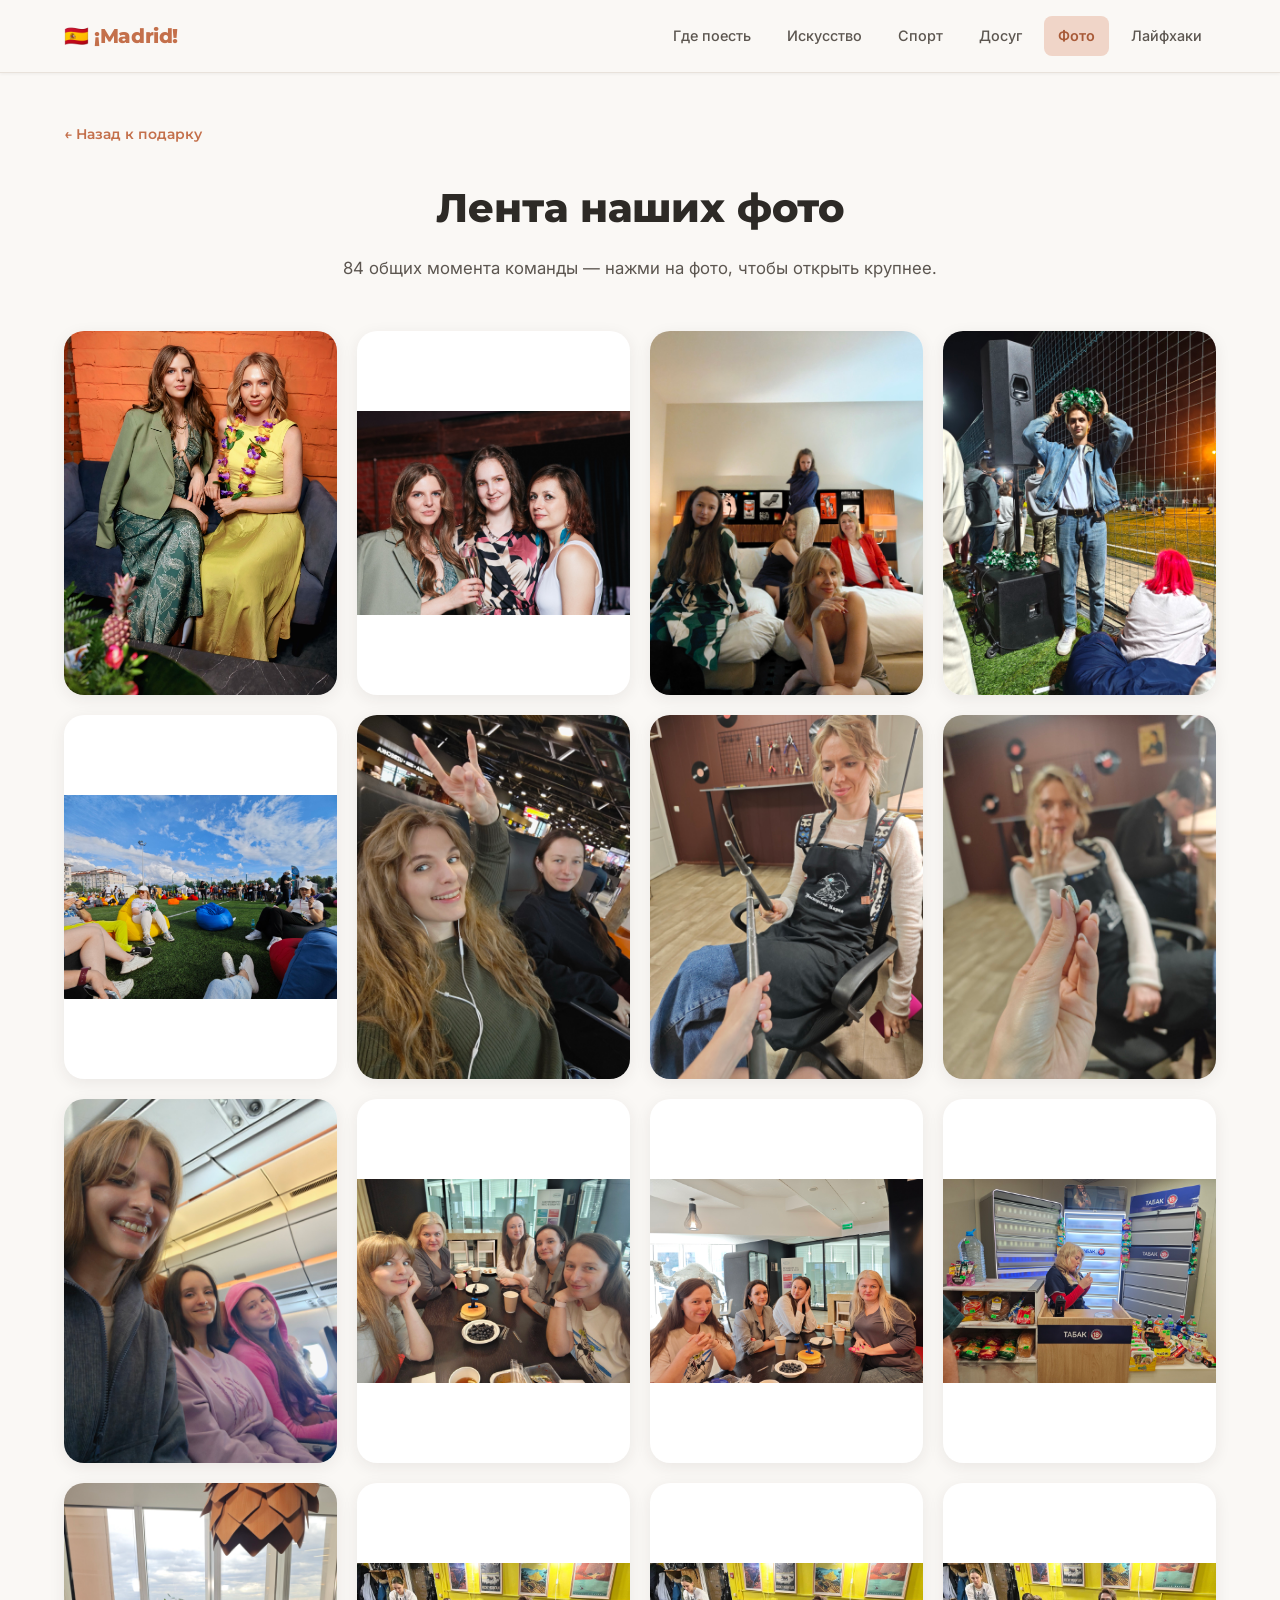
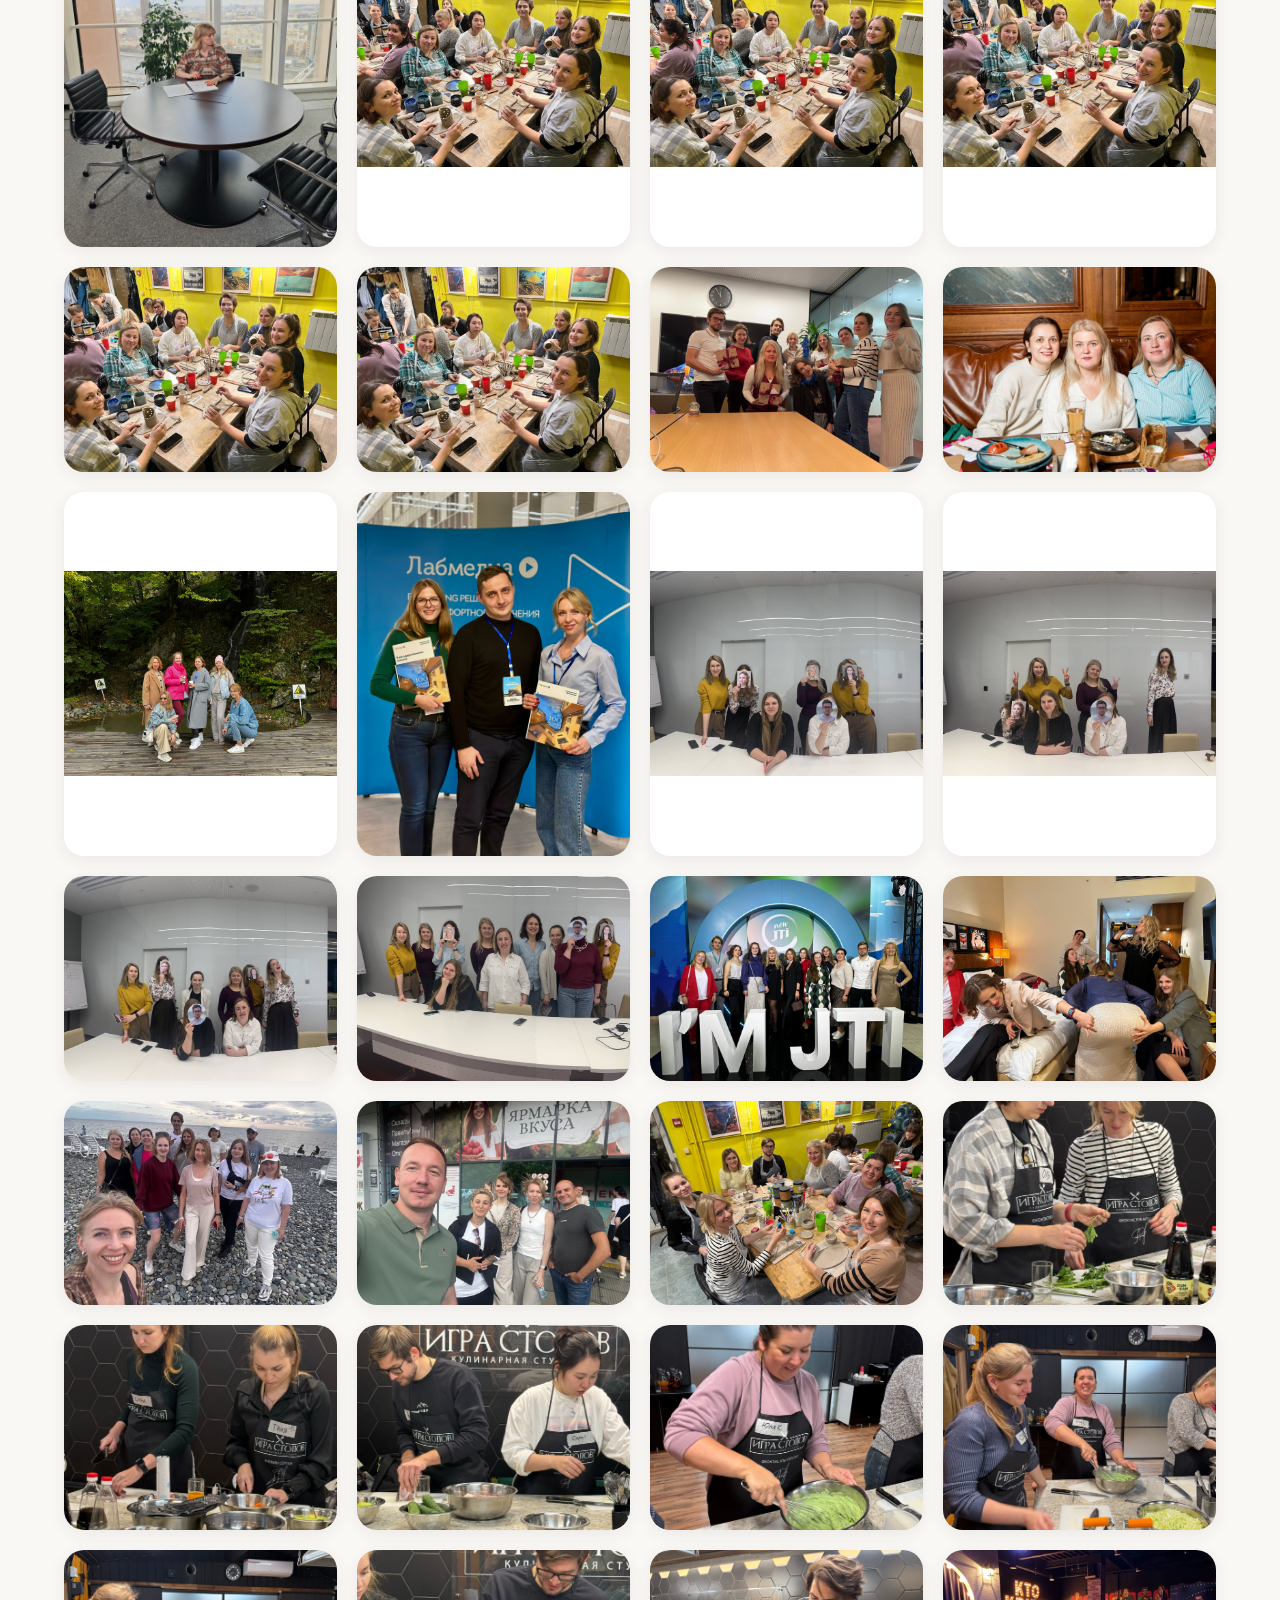
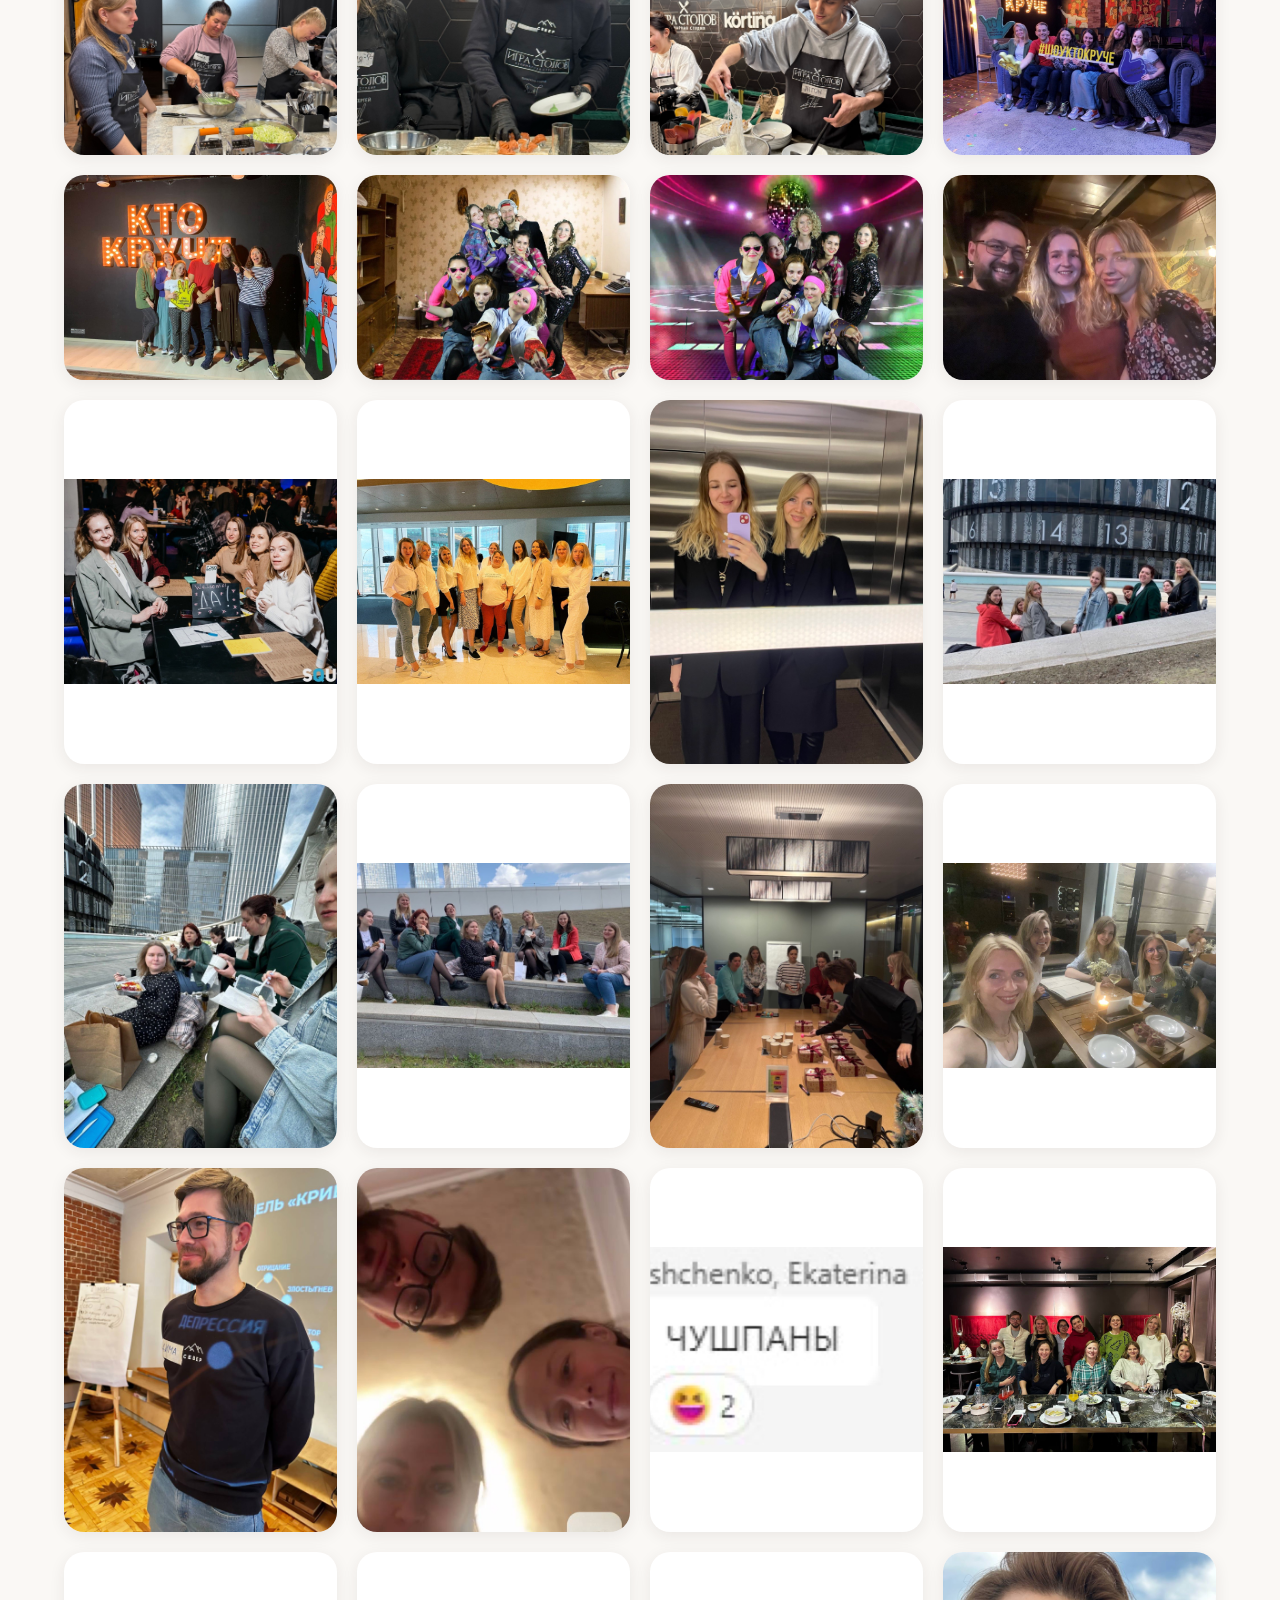
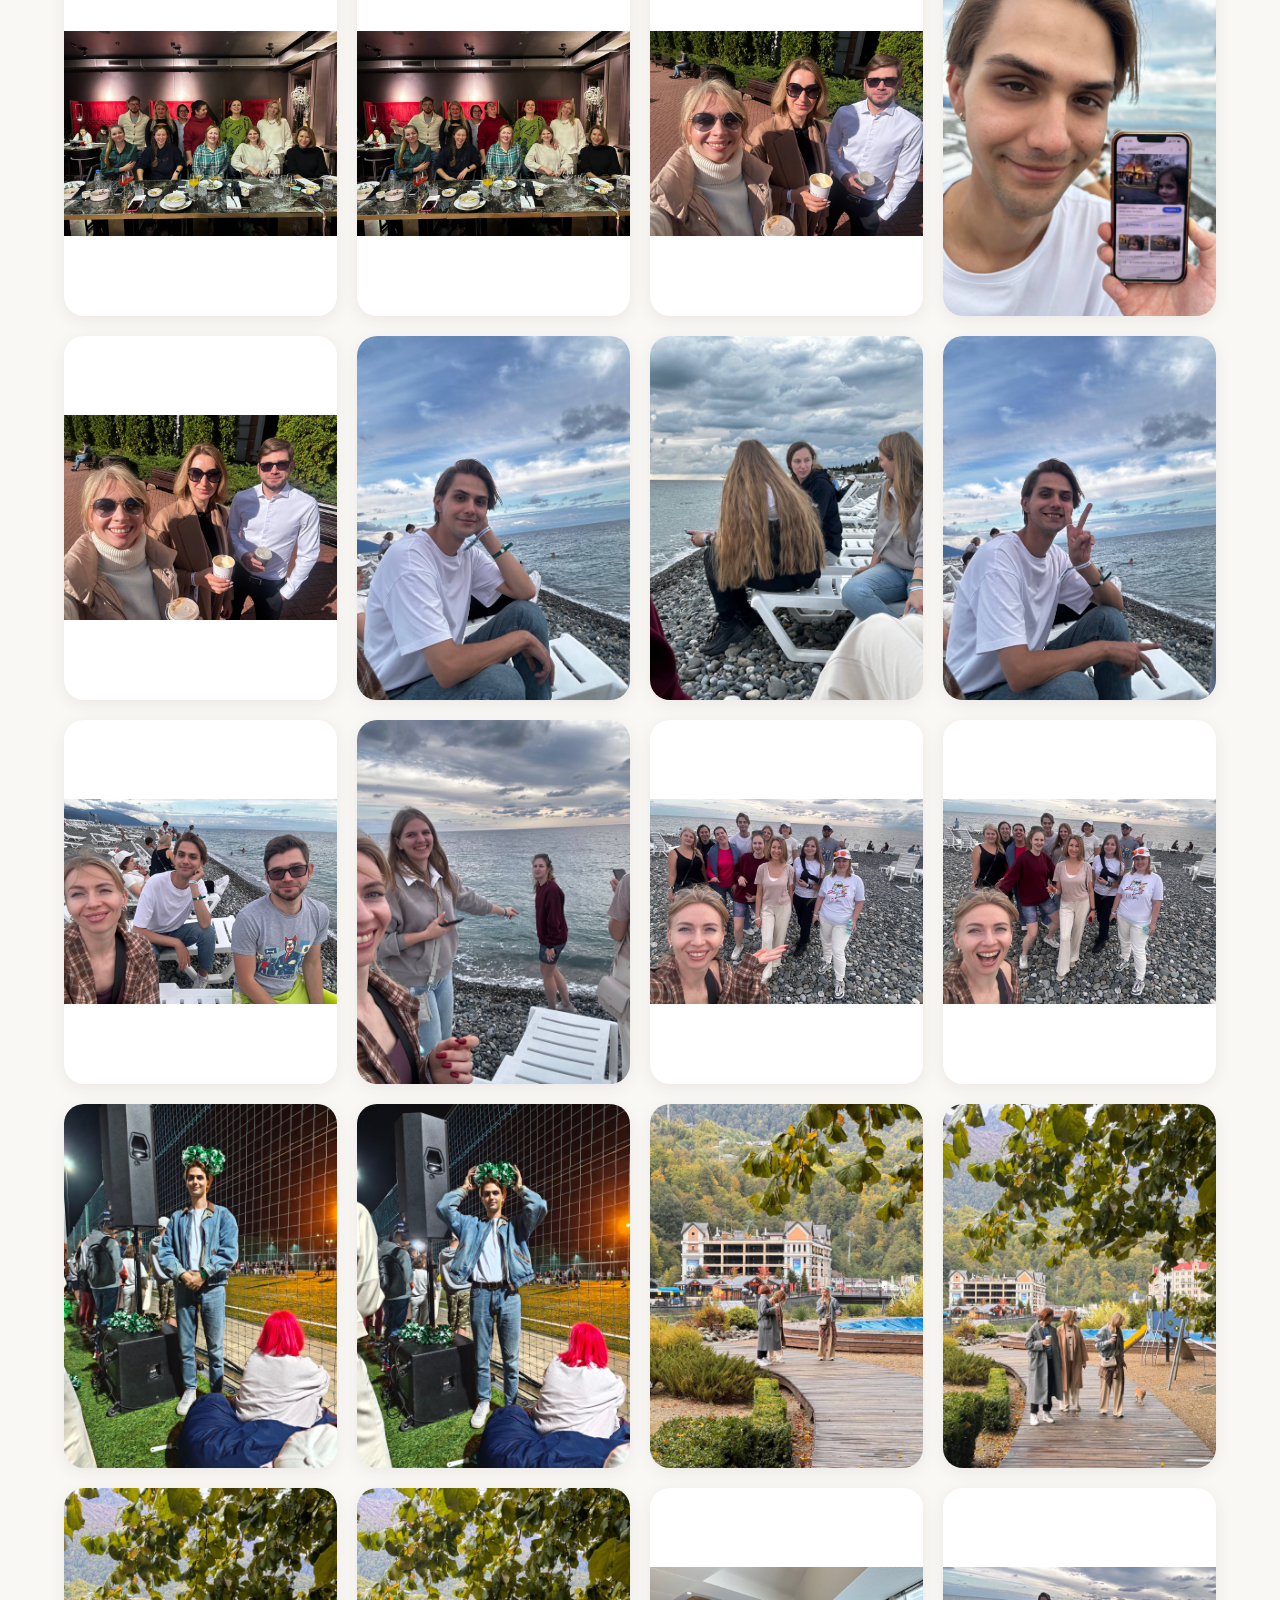
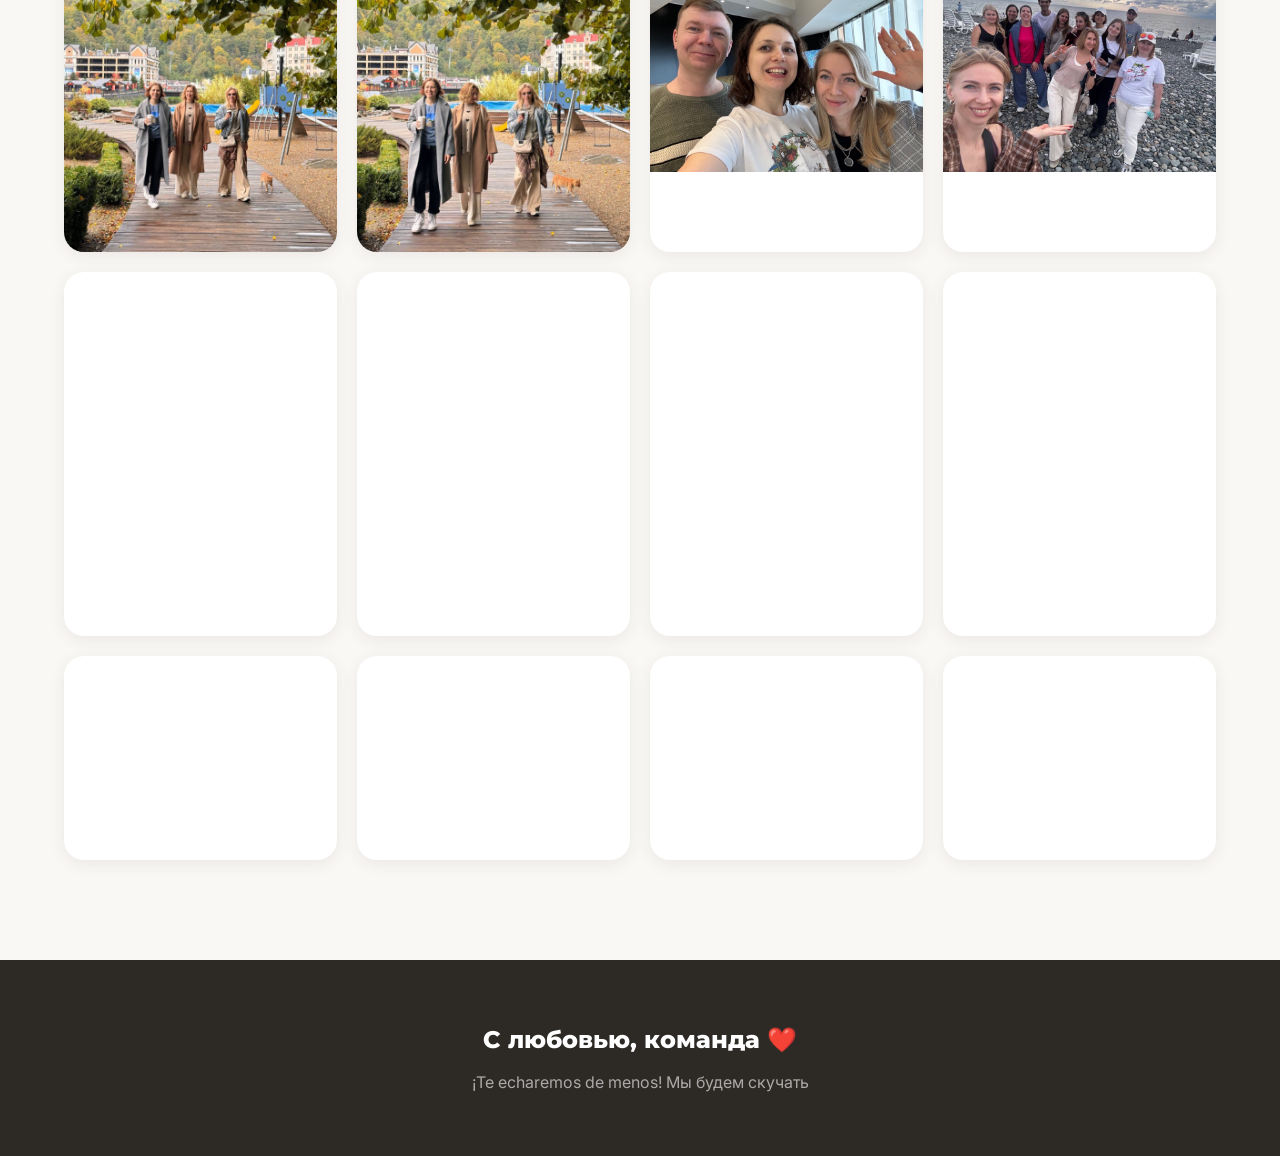
==== team-feed.html @ 82793032 "Добавить 84 фото команды в ленту" ====
<!DOCTYPE html>
<html lang="ru">
<head>
  <meta charset="UTF-8" />
  <meta name="viewport" content="width=device-width, initial-scale=1.0" />
  <title>Лента наших фото — ¡Buen viaje в Мадрид!</title>
  <link rel="preconnect" href="https://fonts.googleapis.com" />
  <link rel="preconnect" href="https://fonts.gstatic.com" crossorigin />
  <link href="https://fonts.googleapis.com/css2?family=Montserrat:wght@400;500;600;700;800&family=Inter:wght@300;400;500;600&display=swap" rel="stylesheet" />
  <link rel="stylesheet" href="style.css" />
</head>
<body>

  <header class="header" id="header">
    <div class="header__inner">
      <a href="index.html" class="header__logo">🇪🇸 ¡Madrid!</a>
      <button class="burger" id="burger" type="button" aria-label="Открыть меню" aria-expanded="false" aria-controls="nav">
        <span class="burger__line"></span>
        <span class="burger__line"></span>
        <span class="burger__line"></span>
      </button>
      <nav class="nav" id="nav" aria-label="Основная навигация">
        <div class="nav__head">
          <span class="nav__title">Меню</span>
          <button class="nav__close" id="navClose" type="button" aria-label="Закрыть меню">
            <span aria-hidden="true">&times;</span>
          </button>
        </div>
        <div class="nav__links">
          <a href="index.html#food" class="nav__link">Где поесть</a>
          <a href="index.html#art" class="nav__link">Искусство</a>
          <a href="index.html#sport" class="nav__link">Спорт</a>
          <a href="index.html#leisure" class="nav__link">Досуг</a>
          <a href="index.html#photos" class="nav__link nav__link--active">Фото</a>
          <a href="index.html#tips" class="nav__link">Лайфхаки</a>
        </div>
      </nav>
    </div>
    <div class="nav-overlay" id="navOverlay" aria-hidden="true"></div>
  </header>

  <main class="feed-page">
    <div class="container">
      <a href="index.html#photos" class="feed-page__back">← Назад к подарку</a>

      <div class="feed-page__header">
        <h1 class="feed-page__title">Лента наших фото</h1>
        <p class="feed-page__desc">
          84 общих момента команды — нажми на фото, чтобы открыть крупнее.
        </p>
      </div>

      <div class="feed-grid" id="feedGrid">
        <p class="feed-empty" id="feedEmpty">
          Скоро здесь появятся новые фото — команда уже готовит сюрприз!
        </p>
      </div>
    </div>
  </main>

  <div class="feed-lightbox" id="feedLightbox" aria-hidden="true">
    <button class="feed-lightbox__close" id="feedLightboxClose" type="button" aria-label="Закрыть">&times;</button>
    <img class="feed-lightbox__img" id="feedLightboxImg" src="" alt="" />
  </div>

  <footer class="footer">
    <div class="container">
      <p class="footer__text">С любовью, команда ❤️</p>
      <p class="footer__sub">¡Te echaremos de menos! Мы будем скучать</p>
    </div>
  </footer>

  <script src="script.js"></script>
  <script src="team-feed.js"></script>
</body>
</html>
---- style.css ----
/* ========================================
   CSS-ПЕРЕМЕННЫЕ — цветовая палитра
   ======================================== */
:root {
  --color-bg: #faf8f5;
  --color-surface: #ffffff;
  --color-surface-alt: #f5f0eb;

  --color-terracotta: #c4704b;
  --color-terracotta-dark: #a85a38;
  --color-terracotta-light: #f0d5c8;
  --color-olive: #7a8c5e;
  --color-olive-dark: #5f6e48;
  --color-olive-light: #dce5cf;
  --color-sand: #d4b896;
  --color-sand-light: #f0e6d8;

  --color-text: #2d2a26;
  --color-text-secondary: #5c5650;
  --color-text-muted: #8a837b;

  --color-border: #e8e2db;
  --shadow-sm: 0 1px 3px rgba(45, 42, 38, 0.06);
  --shadow-md: 0 4px 16px rgba(45, 42, 38, 0.08);
  --shadow-lg: 0 8px 32px rgba(45, 42, 38, 0.1);
  --shadow-hover: 0 16px 48px rgba(45, 42, 38, 0.14);

  --radius-sm: 8px;
  --radius-md: 14px;
  --radius-lg: 20px;
  --radius-xl: 28px;

  --font-heading: 'Montserrat', sans-serif;
  --font-body: 'Inter', sans-serif;

  --section-padding: 100px;
  --container-max: 1200px;
  --header-height: 72px;
}

/* ========================================
   СБРОС И БАЗОВЫЕ СТИЛИ
   ======================================== */
*, *::before, *::after {
  margin: 0;
  padding: 0;
  box-sizing: border-box;
}

html {
  scroll-behavior: smooth;
  scroll-padding-top: var(--header-height);
}

body {
  font-family: var(--font-body);
  font-size: 16px;
  line-height: 1.7;
  color: var(--color-text);
  background: var(--color-bg);
  -webkit-font-smoothing: antialiased;
}

body.menu-open {
  overflow: hidden;
}

body.menu-open .header {
  z-index: 1102;
}

img {
  display: block;
  max-width: 100%;
  height: auto;
}

a {
  text-decoration: none;
  color: inherit;
  transition: color 0.3s ease, background 0.3s ease, transform 0.3s ease, box-shadow 0.3s ease;
}

ul {
  list-style: none;
}

button {
  font-family: inherit;
}

/* ========================================
   ИКОНКИ (Flaticon SVG inline)
   ======================================== */
.icon {
  display: inline-flex;
  align-items: center;
  justify-content: center;
  flex-shrink: 0;
  width: 1.35em;
  height: 1.35em;
  color: var(--color-terracotta);
}

.icon svg {
  width: 100%;
  height: 100%;
  fill: currentColor;
}

.icon--sm {
  width: 16px;
  height: 16px;
}

.icon--md {
  width: 24px;
  height: 24px;
}

.icon--lg {
  width: 28px;
  height: 28px;
}

/* ========================================
   КОНТЕЙНЕР
   ======================================== */
.container {
  max-width: var(--container-max);
  margin: 0 auto;
  padding: 0 24px;
}

/* ========================================
   ШАПКА
   ======================================== */
.header {
  position: fixed;
  top: 0;
  left: 0;
  right: 0;
  z-index: 1000;
  background: rgba(250, 248, 245, 0.97);
  backdrop-filter: blur(16px);
  -webkit-backdrop-filter: blur(16px);
  border-bottom: 1px solid var(--color-border);
  box-shadow: var(--shadow-sm);
  transition: box-shadow 0.3s ease;
}

.header--scrolled {
  box-shadow: var(--shadow-md);
}

.header__inner {
  max-width: var(--container-max);
  margin: 0 auto;
  padding: 0 24px;
  display: flex;
  align-items: center;
  justify-content: space-between;
  gap: 16px;
  height: var(--header-height);
}

.header__logo {
  font-family: var(--font-heading);
  font-size: 1.25rem;
  font-weight: 800;
  color: var(--color-terracotta);
  letter-spacing: -0.02em;
  flex-shrink: 0;
}

.nav {
  display: flex;
  align-items: center;
  margin-left: auto;
}

.nav__head {
  display: none;
}

.nav__links {
  display: flex;
  align-items: center;
  gap: 8px;
}

.nav__close {
  display: flex;
  align-items: center;
  justify-content: center;
  width: 44px;
  height: 44px;
  border: none;
  border-radius: 50%;
  background: var(--color-terracotta-light);
  color: var(--color-terracotta-dark);
  font-size: 1.75rem;
  line-height: 1;
  cursor: pointer;
  transition: background 0.3s ease, color 0.3s ease;
}

.nav__close:hover {
  background: var(--color-terracotta);
  color: var(--color-surface);
}

.nav-overlay {
  display: none;
}

.nav__link {
  font-size: 0.9rem;
  font-weight: 500;
  color: var(--color-text-secondary);
  padding: 8px 14px;
  border-radius: var(--radius-sm);
  transition: all 0.3s ease;
}

.nav__link:hover {
  color: var(--color-terracotta-dark);
  background: var(--color-terracotta-light);
}

.nav__link--active {
  color: var(--color-terracotta-dark);
  background: var(--color-terracotta-light);
  font-weight: 600;
}

.burger {
  display: none;
  flex-direction: column;
  justify-content: center;
  align-items: center;
  gap: 5px;
  width: 46px;
  height: 46px;
  background: var(--color-terracotta);
  border: none;
  border-radius: var(--radius-sm);
  cursor: pointer;
  padding: 10px;
  flex-shrink: 0;
  box-shadow: 0 2px 12px rgba(196, 112, 75, 0.35);
}

.burger__line {
  display: block;
  width: 22px;
  height: 2px;
  background: var(--color-surface);
  border-radius: 2px;
  transition: transform 0.3s ease, opacity 0.3s ease;
}

.burger--active .burger__line:nth-child(1) {
  transform: rotate(45deg) translate(5px, 5px);
}

.burger--active .burger__line:nth-child(2) {
  opacity: 0;
}

.burger--active .burger__line:nth-child(3) {
  transform: rotate(-45deg) translate(5px, -5px);
}

/* ========================================
   HERO
   ======================================== */
.hero {
  position: relative;
  min-height: 100vh;
  display: flex;
  align-items: center;
  justify-content: center;
  text-align: center;
  padding: calc(var(--header-height) + 48px) 24px 80px;
  overflow: hidden;
  background: var(--color-bg);
}

.hero__bg {
  position: absolute;
  inset: 0;
  background:
    linear-gradient(180deg, rgba(250, 248, 245, 0.92) 0%, rgba(250, 248, 245, 0.78) 45%, rgba(245, 240, 235, 0.95) 100%),
    url('images/hero/madrid-skyline.jpg') center / cover no-repeat;
  pointer-events: none;
}

.hero__content {
  position: relative;
  z-index: 2;
  max-width: 720px;
}

.hero__greeting,
.hero__subtitle,
.hero__title,
.hero__quote,
.hero__cta {
  opacity: 0;
  animation: heroFadeIn 0.9s ease forwards;
}

.hero__greeting {
  animation-delay: 0.05s;
}

.hero__subtitle {
  animation-delay: 0.15s;
}

.hero__title {
  animation-delay: 0.35s;
}

.hero__greeting {
  font-family: var(--font-heading);
  font-size: clamp(1.5rem, 4vw, 2.25rem);
  font-weight: 700;
  color: var(--color-terracotta-dark);
  margin-bottom: 12px;
  letter-spacing: -0.02em;
}

.hero__quote {
  animation-delay: 0.55s;
}

.hero__cta {
  animation-delay: 0.75s;
}

@keyframes heroFadeIn {
  from {
    opacity: 0;
    transform: translateY(28px);
  }
  to {
    opacity: 1;
    transform: translateY(0);
  }
}

.hero__subtitle {
  font-family: var(--font-body);
  font-size: 0.95rem;
  font-weight: 600;
  color: var(--color-terracotta);
  text-transform: uppercase;
  letter-spacing: 0.18em;
  margin-bottom: 20px;
}

.hero__title {
  font-family: var(--font-heading);
  font-size: clamp(3rem, 8vw, 5.5rem);
  font-weight: 800;
  line-height: 1.05;
  color: var(--color-text);
  letter-spacing: -0.04em;
  margin-bottom: 32px;
  background: linear-gradient(135deg, var(--color-text) 0%, var(--color-terracotta-dark) 100%);
  -webkit-background-clip: text;
  background-clip: text;
  -webkit-text-fill-color: transparent;
}

.hero__quote {
  font-size: 1.15rem;
  line-height: 1.8;
  color: var(--color-text-secondary);
  max-width: 580px;
  margin: 0 auto 40px;
  font-style: italic;
}

.hero__cta {
  display: inline-block;
  font-family: var(--font-heading);
  font-size: 1rem;
  font-weight: 700;
  color: var(--color-surface);
  background: linear-gradient(135deg, var(--color-terracotta) 0%, var(--color-terracotta-dark) 100%);
  padding: 16px 40px;
  border-radius: 50px;
  box-shadow: 0 4px 24px rgba(196, 112, 75, 0.35);
}

.hero__cta:hover {
  transform: translateY(-3px);
  box-shadow: 0 10px 36px rgba(196, 112, 75, 0.45);
}

.hero__decor {
  position: absolute;
  border-radius: 50%;
  pointer-events: none;
  will-change: transform;
  transition: transform 0.1s linear;
}

.hero__decor--1 {
  width: 320px;
  height: 320px;
  top: 8%;
  left: -60px;
  background: radial-gradient(circle, rgba(196, 112, 75, 0.12) 0%, transparent 70%);
}

.hero__decor--2 {
  width: 420px;
  height: 420px;
  bottom: 4%;
  right: -80px;
  background: radial-gradient(circle, rgba(122, 140, 94, 0.12) 0%, transparent 70%);
}

.hero__decor--3 {
  width: 180px;
  height: 180px;
  top: 55%;
  left: 12%;
  background: radial-gradient(circle, rgba(212, 184, 150, 0.2) 0%, transparent 70%);
}

/* ========================================
   РАЗДЕЛИТЕЛИ СЕКЦИЙ
   ======================================== */
.section-divider {
  display: block;
  width: 100%;
  line-height: 0;
  color: var(--color-surface-alt);
  margin-top: -1px;
}

.section-divider--flip {
  transform: scaleY(-1);
}

.section-divider--bg {
  color: var(--color-bg);
}

.section-divider svg {
  display: block;
  width: 100%;
  height: 48px;
}

/* ========================================
   СЕКЦИИ
   ======================================== */
.section {
  padding: var(--section-padding) 0;
  opacity: 0;
  transform: translateY(32px);
  transition: opacity 0.8s ease, transform 0.8s ease;
}

.section.is-visible {
  opacity: 1;
  transform: translateY(0);
}

.section--alt {
  background: var(--color-surface-alt);
}

.section__header {
  text-align: center;
  max-width: 640px;
  margin: 0 auto 60px;
}

.section__badge {
  display: inline-flex;
  align-items: center;
  gap: 8px;
  font-size: 0.85rem;
  font-weight: 600;
  color: var(--color-terracotta);
  background: var(--color-terracotta-light);
  padding: 8px 18px;
  border-radius: 50px;
  margin-bottom: 16px;
}

.section__badge .icon {
  width: 20px;
  height: 20px;
}

.section__title {
  font-family: var(--font-heading);
  font-size: clamp(2rem, 4vw, 2.85rem);
  font-weight: 800;
  color: var(--color-text);
  letter-spacing: -0.03em;
  margin-bottom: 16px;
  position: relative;
  display: inline-block;
}

.section__header .section__title::after {
  content: '';
  display: block;
  width: 64px;
  height: 4px;
  margin: 14px auto 0;
  border-radius: 4px;
  background: linear-gradient(90deg, var(--color-terracotta), var(--color-olive));
}

.section__desc {
  font-size: 1.05rem;
  color: var(--color-text-secondary);
  line-height: 1.7;
}

/* ========================================
   СЕТКА КАРТОЧЕК
   ======================================== */
.cards-grid {
  display: grid;
  gap: 28px;
}

.cards-grid--3 {
  grid-template-columns: repeat(3, 1fr);
}

.cards-grid--2 {
  grid-template-columns: repeat(2, 1fr);
}

/* ========================================
   КАРТОЧКИ
   ======================================== */
.card {
  background: var(--color-surface);
  border-radius: var(--radius-lg);
  overflow: hidden;
  box-shadow: var(--shadow-sm);
  border: 1px solid var(--color-border);
  transition: transform 0.4s cubic-bezier(0.22, 1, 0.36, 1), box-shadow 0.4s ease, border-color 0.3s ease;
}

.card:hover {
  transform: translateY(-8px);
  box-shadow: var(--shadow-hover);
  border-color: var(--color-terracotta-light);
}

.card__img-wrap {
  position: relative;
  overflow: hidden;
  aspect-ratio: 4 / 3;
}

.card__img-wrap img {
  width: 100%;
  height: 100%;
  object-fit: cover;
  transition: transform 0.6s cubic-bezier(0.22, 1, 0.36, 1);
}

.card:hover .card__img-wrap img {
  transform: scale(1.08);
}

.card__img-label {
  position: absolute;
  bottom: 12px;
  right: 12px;
  display: inline-flex;
  align-items: center;
  gap: 6px;
  font-size: 0.75rem;
  font-weight: 500;
  color: var(--color-surface);
  background: rgba(45, 42, 38, 0.65);
  backdrop-filter: blur(8px);
  padding: 5px 12px;
  border-radius: 50px;
}

.card__img-label .icon {
  width: 14px;
  height: 14px;
  color: var(--color-surface);
}

.card__body {
  padding: 24px;
  display: flex;
  flex-direction: column;
  flex: 1;
}

.card__location {
  display: inline-flex;
  align-items: center;
  gap: 6px;
  font-size: 0.8rem;
  font-weight: 500;
  color: var(--color-olive);
  margin-bottom: 8px;
}

.card__location .icon {
  width: 16px;
  height: 16px;
  color: var(--color-olive);
}

.card__title {
  font-family: var(--font-heading);
  font-size: 1.25rem;
  font-weight: 800;
  color: var(--color-text);
  margin-bottom: 12px;
  letter-spacing: -0.02em;
}

.card__text {
  font-size: 0.95rem;
  color: var(--color-text-secondary);
  line-height: 1.7;
  margin-bottom: 20px;
  flex-grow: 1;
}

.card__link {
  display: inline-flex;
  align-items: center;
  justify-content: center;
  gap: 8px;
  align-self: flex-start;
  font-family: var(--font-heading);
  font-size: 0.9rem;
  font-weight: 700;
  color: var(--color-surface);
  background: linear-gradient(135deg, var(--color-olive) 0%, var(--color-olive-dark) 100%);
  padding: 12px 22px;
  border-radius: 50px;
  box-shadow: 0 4px 16px rgba(122, 140, 94, 0.3);
}

.card__link .icon {
  width: 16px;
  height: 16px;
  color: var(--color-surface);
}

.card__link:hover {
  transform: translateY(-2px);
  box-shadow: 0 8px 24px rgba(122, 140, 94, 0.4);
}

/* ========================================
   КНОПКИ
   ======================================== */
.btn {
  display: inline-flex;
  align-items: center;
  justify-content: center;
  gap: 6px;
  font-family: var(--font-heading);
  font-size: 0.9rem;
  font-weight: 700;
  padding: 13px 26px;
  border-radius: 50px;
  transition: all 0.3s ease;
  cursor: pointer;
  border: none;
}

.btn--primary {
  color: var(--color-surface);
  background: linear-gradient(135deg, var(--color-terracotta) 0%, var(--color-terracotta-dark) 100%);
  box-shadow: 0 4px 18px rgba(196, 112, 75, 0.35);
}

.btn--primary:hover {
  transform: translateY(-3px);
  box-shadow: 0 8px 28px rgba(196, 112, 75, 0.45);
}

.btn--outline {
  color: var(--color-surface);
  background: linear-gradient(135deg, var(--color-terracotta) 0%, var(--color-terracotta-dark) 100%);
  box-shadow: 0 4px 18px rgba(196, 112, 75, 0.3);
}

.btn--outline:hover {
  transform: translateY(-3px);
  box-shadow: 0 8px 28px rgba(196, 112, 75, 0.45);
}

.btn--small {
  font-size: 0.8rem;
  padding: 10px 20px;
  color: var(--color-terracotta-dark);
  background: var(--color-terracotta-light);
  box-shadow: none;
}

.btn--small:hover {
  background: var(--color-terracotta);
  color: var(--color-surface);
  transform: translateY(-2px);
}

/* ========================================
   СПОРТИВНЫЕ БЛОКИ
   ======================================== */
.sport-grid {
  display: flex;
  flex-direction: column;
  gap: 48px;
}

.sport-block {
  display: grid;
  grid-template-columns: minmax(0, 1fr) minmax(0, 1fr);
  gap: 0;
  align-items: stretch;
  background: var(--color-surface);
  border-radius: var(--radius-xl);
  overflow: hidden;
  box-shadow: var(--shadow-md);
  border: 1px solid var(--color-border);
  transition: transform 0.4s ease, box-shadow 0.4s ease;
}

.sport-block:hover {
  transform: translateY(-4px);
  box-shadow: var(--shadow-hover);
}

.sport-block--reverse .sport-block__img {
  order: 2;
}

.sport-block--reverse .sport-block__content {
  order: 1;
}

.sport-block__img {
  position: relative;
  overflow: hidden;
  min-height: 280px;
}

.sport-block__img img {
  width: 100%;
  height: 100%;
  min-height: 280px;
  object-fit: cover;
  transition: transform 0.6s ease;
}

.sport-block:hover .sport-block__img img {
  transform: scale(1.04);
}

.sport-block__content {
  padding: 36px;
  display: flex;
  flex-direction: column;
  justify-content: center;
  min-width: 0;
}

.sport-block__title {
  font-family: var(--font-heading);
  font-size: 1.5rem;
  font-weight: 800;
  color: var(--color-text);
  margin-bottom: 16px;
  letter-spacing: -0.02em;
}

.sport-block__text {
  font-size: 0.95rem;
  color: var(--color-text-secondary);
  margin-bottom: 16px;
}

.sport-block__list {
  list-style: none;
  margin-bottom: 16px;
}

.sport-block__list li {
  position: relative;
  padding-left: 20px;
  margin-bottom: 10px;
  font-size: 0.9rem;
  color: var(--color-text-secondary);
  line-height: 1.6;
}

.sport-block__list li::before {
  content: '•';
  position: absolute;
  left: 0;
  color: var(--color-olive);
  font-weight: 700;
  font-size: 1.2em;
}

.sport-block__note {
  display: flex;
  align-items: flex-start;
  gap: 8px;
  font-size: 0.85rem;
  color: var(--color-olive-dark);
  background: var(--color-olive-light);
  padding: 12px 16px;
  border-radius: var(--radius-sm);
  margin-top: 12px;
}

.sport-block__note .icon {
  width: 18px;
  height: 18px;
  margin-top: 2px;
  color: var(--color-olive-dark);
}

.sport-block__links {
  display: flex;
  gap: 10px;
  flex-wrap: wrap;
  margin-top: 8px;
}

/* ========================================
   ФОТО КОМАНДЫ
   ======================================== */
.team-collage {
  max-width: 920px;
  margin: 0 auto;
  padding: 12px;
  background: var(--color-surface);
  border-radius: var(--radius-xl);
  border: 1px solid var(--color-border);
  box-shadow: var(--shadow-lg);
  transition: transform 0.4s cubic-bezier(0.22, 1, 0.36, 1), box-shadow 0.4s ease;
}

.team-collage:hover {
  transform: translateY(-6px);
  box-shadow: var(--shadow-hover);
}

.team-collage__media {
  display: block;
  border-radius: calc(var(--radius-xl) - 8px);
  overflow: hidden;
  transition: opacity 0.3s ease;
}

.team-collage__media:hover {
  opacity: 0.94;
}

.team-collage img {
  width: 100%;
  height: auto;
  display: block;
  border-radius: calc(var(--radius-xl) - 8px);
}

.team-collage__caption {
  margin-top: 20px;
  text-align: center;
  font-family: var(--font-heading);
  font-size: 1.05rem;
  font-weight: 600;
  color: var(--color-terracotta-dark);
  font-style: italic;
  line-height: 1.6;
}

.team-collage__actions {
  display: flex;
  justify-content: center;
  margin-top: 24px;
}

/* ========================================
   ЛЕНТА ФОТО КОМАНДЫ
   ======================================== */
.feed-page {
  padding-top: calc(var(--header-height) + 48px);
  padding-bottom: var(--section-padding);
  min-height: 100vh;
}

.feed-page__back {
  display: inline-flex;
  align-items: center;
  gap: 8px;
  margin-bottom: 28px;
  font-family: var(--font-heading);
  font-size: 0.9rem;
  font-weight: 600;
  color: var(--color-terracotta);
}

.feed-page__back:hover {
  color: var(--color-terracotta-dark);
}

.feed-page__header {
  text-align: center;
  max-width: 640px;
  margin: 0 auto 48px;
}

.feed-page__title {
  font-family: var(--font-heading);
  font-size: clamp(1.75rem, 4vw, 2.5rem);
  font-weight: 800;
  color: var(--color-text);
  margin-bottom: 12px;
}

.feed-page__desc {
  color: var(--color-text-secondary);
  font-size: 1.05rem;
  line-height: 1.7;
}

.feed-grid {
  display: grid;
  grid-template-columns: repeat(auto-fill, minmax(260px, 1fr));
  gap: 20px;
}

.feed-grid__item {
  border: none;
  padding: 0;
  background: var(--color-surface);
  border-radius: var(--radius-lg);
  overflow: hidden;
  box-shadow: var(--shadow-md);
  cursor: pointer;
  transition: transform 0.35s cubic-bezier(0.22, 1, 0.36, 1), box-shadow 0.35s ease;
}

.feed-grid__item:hover {
  transform: translateY(-6px);
  box-shadow: var(--shadow-hover);
}

.feed-grid__item img {
  width: 100%;
  aspect-ratio: 4 / 3;
  object-fit: cover;
}

.feed-grid__item--tall img {
  aspect-ratio: 3 / 4;
}

.feed-empty {
  grid-column: 1 / -1;
  text-align: center;
  padding: 48px 24px;
  background: var(--color-surface);
  border: 1px dashed var(--color-border);
  border-radius: var(--radius-xl);
  color: var(--color-text-muted);
  font-style: italic;
}

.feed-lightbox {
  position: fixed;
  inset: 0;
  z-index: 2000;
  display: flex;
  align-items: center;
  justify-content: center;
  padding: 24px;
  background: rgba(45, 42, 38, 0.88);
  opacity: 0;
  visibility: hidden;
  transition: opacity 0.3s ease, visibility 0.3s ease;
}

.feed-lightbox--open {
  opacity: 1;
  visibility: visible;
}

.feed-lightbox__img {
  max-width: min(92vw, 1100px);
  max-height: 88vh;
  border-radius: var(--radius-md);
  box-shadow: var(--shadow-hover);
}

.feed-lightbox__close {
  position: absolute;
  top: 20px;
  right: 20px;
  width: 48px;
  height: 48px;
  border: none;
  border-radius: 50%;
  background: var(--color-surface);
  color: var(--color-text);
  font-size: 1.75rem;
  line-height: 1;
  cursor: pointer;
}

.photo-grid {
  columns: 4;
  column-gap: 16px;
}

.photo-grid__item {
  break-inside: avoid;
  margin-bottom: 16px;
  border-radius: var(--radius-md);
  overflow: hidden;
  box-shadow: var(--shadow-sm);
  transition: transform 0.4s cubic-bezier(0.22, 1, 0.36, 1), box-shadow 0.4s ease;
}

.photo-grid__item:hover {
  transform: scale(1.03) translateY(-4px);
  box-shadow: var(--shadow-lg);
}

.photo-grid__item img {
  width: 100%;
  display: block;
}

.photo-grid__item--tall img {
  aspect-ratio: 2 / 3;
  object-fit: cover;
}

.photo-grid__item:not(.photo-grid__item--tall) img {
  aspect-ratio: 4 / 3;
  object-fit: cover;
}

.photos__note {
  display: inline-flex;
  align-items: center;
  justify-content: center;
  gap: 8px;
  width: 100%;
  text-align: center;
  font-size: 1rem;
  color: var(--color-text-muted);
  margin-top: 32px;
  font-style: italic;
}

.photos__note .icon {
  width: 20px;
  height: 20px;
  color: var(--color-text-muted);
}

/* ========================================
   АККОРДЕОН
   ======================================== */
.accordion {
  max-width: 800px;
  margin: 0 auto;
  display: flex;
  flex-direction: column;
  gap: 12px;
}

.accordion__item {
  background: var(--color-surface);
  border-radius: var(--radius-md);
  border: 1px solid var(--color-border);
  overflow: hidden;
  transition: box-shadow 0.3s ease, border-color 0.3s ease;
}

.accordion__item:hover {
  box-shadow: var(--shadow-md);
}

.accordion__item--active {
  border-color: var(--color-terracotta-light);
  box-shadow: var(--shadow-md);
}

.accordion__trigger {
  width: 100%;
  display: flex;
  align-items: center;
  gap: 16px;
  padding: 20px 24px;
  background: none;
  border: none;
  cursor: pointer;
  font-family: var(--font-body);
  text-align: left;
  transition: background 0.3s ease;
}

.accordion__trigger:hover,
.accordion__item--active .accordion__trigger {
  background: var(--color-surface-alt);
}

.accordion__icon {
  display: flex;
  align-items: center;
  justify-content: center;
  width: 44px;
  height: 44px;
  border-radius: 12px;
  background: var(--color-terracotta-light);
  flex-shrink: 0;
}

.accordion__icon .icon {
  width: 24px;
  height: 24px;
  color: var(--color-terracotta);
}

.accordion__title {
  flex: 1;
  font-family: var(--font-heading);
  font-size: 1.05rem;
  font-weight: 700;
  color: var(--color-text);
}

.accordion__arrow {
  display: flex;
  align-items: center;
  justify-content: center;
  width: 28px;
  height: 28px;
  color: var(--color-text-muted);
  transition: transform 0.35s ease;
  flex-shrink: 0;
}

.accordion__arrow svg {
  width: 18px;
  height: 18px;
  fill: currentColor;
}

.accordion__item--active .accordion__arrow {
  transform: rotate(180deg);
}

.accordion__content {
  max-height: 0;
  overflow: hidden;
  transition: max-height 0.45s cubic-bezier(0.4, 0, 0.2, 1);
}

.accordion__body {
  padding: 0 24px 24px 84px;
}

.accordion__body p {
  font-size: 0.95rem;
  color: var(--color-text-secondary);
  margin-bottom: 12px;
}

.accordion__body ul li {
  position: relative;
  padding-left: 8px;
  margin-bottom: 8px;
  font-size: 0.9rem;
  color: var(--color-text-secondary);
  line-height: 1.6;
}

/* ========================================
   ФУТЕР
   ======================================== */
.footer {
  text-align: center;
  padding: 60px 24px;
  background: var(--color-text);
  color: var(--color-surface);
}

.footer__text {
  font-family: var(--font-heading);
  font-size: 1.5rem;
  font-weight: 800;
  margin-bottom: 8px;
}

.footer__sub {
  font-size: 1rem;
  color: rgba(255, 255, 255, 0.6);
}

.footer__attribution {
  margin-top: 20px;
  font-size: 0.7rem;
  color: rgba(255, 255, 255, 0.35);
}

.footer__attribution a {
  color: rgba(255, 255, 255, 0.5);
  text-decoration: underline;
}

/* ========================================
   АДАПТИВНОСТЬ
   ======================================== */
@media (max-width: 1024px) {
  :root {
    --section-padding: 80px;
  }

  .cards-grid--3 {
    grid-template-columns: repeat(2, 1fr);
  }

  .sport-block {
    grid-template-columns: 1fr;
  }

  .sport-block--reverse .sport-block__img,
  .sport-block--reverse .sport-block__content {
    order: unset;
  }

  .sport-block__content {
    padding: 28px 24px 32px;
  }

  .sport-block__img,
  .sport-block__img img {
    min-height: 220px;
  }

  .photo-grid {
    columns: 3;
  }
}

@media (max-width: 992px) {
  .burger {
    display: flex;
    position: fixed;
    top: 13px;
    right: 16px;
    z-index: 1200;
  }

  .header__inner .nav {
    margin-left: 0;
  }

  .nav-overlay {
    display: block;
    position: fixed;
    inset: 0;
    background: rgba(45, 42, 38, 0.55);
    opacity: 0;
    visibility: hidden;
    transition: opacity 0.35s ease, visibility 0.35s ease;
    z-index: 1090;
  }

  .nav-overlay--visible {
    opacity: 1;
    visibility: visible;
  }

  .nav {
    position: fixed;
    top: 0;
    right: 0;
    width: min(100vw, 320px);
    height: 100vh;
    height: 100dvh;
    flex-direction: column;
    align-items: stretch;
    background: var(--color-bg);
    transform: translateX(100%);
    transition: transform 0.35s cubic-bezier(0.22, 1, 0.36, 1);
    z-index: 1100;
    box-shadow: -8px 0 32px rgba(45, 42, 38, 0.15);
    overflow: hidden;
    pointer-events: none;
  }

  .nav--open {
    transform: translateX(0);
    pointer-events: auto;
  }

  .nav__head {
    display: flex;
    align-items: center;
    justify-content: space-between;
    gap: 16px;
    padding: 16px 20px;
    border-bottom: 1px solid var(--color-border);
    background: var(--color-surface);
    flex-shrink: 0;
  }

  .nav__title {
    font-family: var(--font-heading);
    font-size: 1.1rem;
    font-weight: 700;
    color: var(--color-text);
  }

  .nav__links {
    flex: 1;
    flex-direction: column;
    align-items: stretch;
    gap: 6px;
    padding: 20px 16px 32px;
    overflow-y: auto;
  }

  .nav__link {
    font-size: 1.05rem;
    padding: 16px 18px;
    width: 100%;
    text-align: left;
    border-radius: var(--radius-md);
  }
}

@media (max-width: 768px) {
  :root {
    --section-padding: 60px;
  }

  .cards-grid--3,
  .cards-grid--2 {
    grid-template-columns: 1fr;
  }

  .hero {
    padding: calc(var(--header-height) + 32px) 20px 60px;
    min-height: 90vh;
  }

  .hero__title {
    font-size: clamp(2.5rem, 10vw, 3.5rem);
  }

  .hero__quote {
    font-size: 1rem;
  }

  .photo-grid {
    columns: 2;
    column-gap: 12px;
  }

  .photo-grid__item {
    margin-bottom: 12px;
  }

  .accordion__body {
    padding-left: 24px;
  }

  .accordion__trigger {
    padding: 16px 20px;
    gap: 12px;
  }

  .accordion__icon {
    width: 40px;
    height: 40px;
  }

  .footer {
    padding: 40px 24px;
  }

  .footer__text {
    font-size: 1.25rem;
  }
}

@media (max-width: 480px) {
  .photo-grid {
    columns: 2;
    column-gap: 8px;
  }

  .photo-grid__item {
    margin-bottom: 8px;
    border-radius: var(--radius-sm);
  }

  .card__body {
    padding: 20px;
  }

  .section__header {
    margin-bottom: 40px;
  }

  .card__link,
  .btn {
    width: 100%;
  }
}

@media (prefers-reduced-motion: reduce) {
  html {
    scroll-behavior: auto;
  }

  *, *::before, *::after {
    animation-duration: 0.01ms !important;
    animation-iteration-count: 1 !important;
    transition-duration: 0.01ms !important;
  }

  .section {
    opacity: 1;
    transform: none;
  }

  .hero__greeting,
  .hero__subtitle,
  .hero__title,
  .hero__quote,
  .hero__cta {
    opacity: 1;
    animation: none;
  }
}
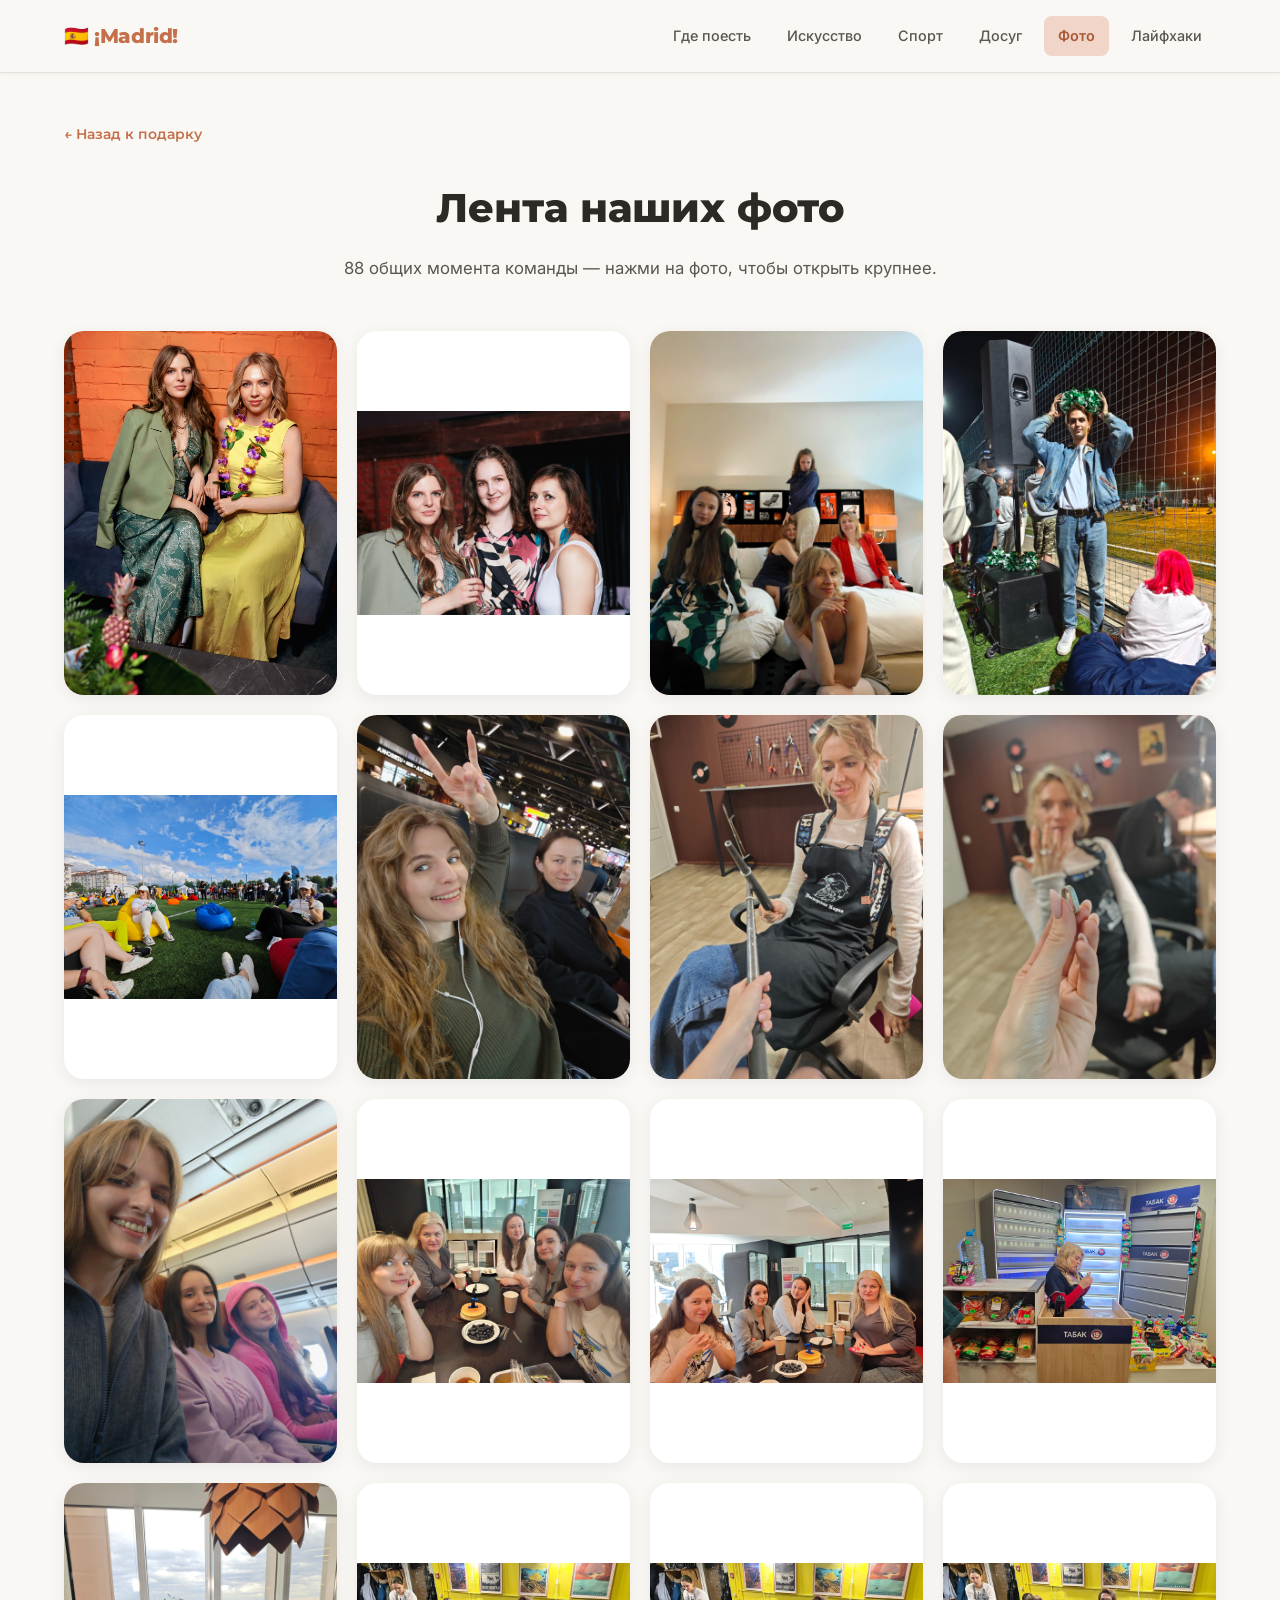
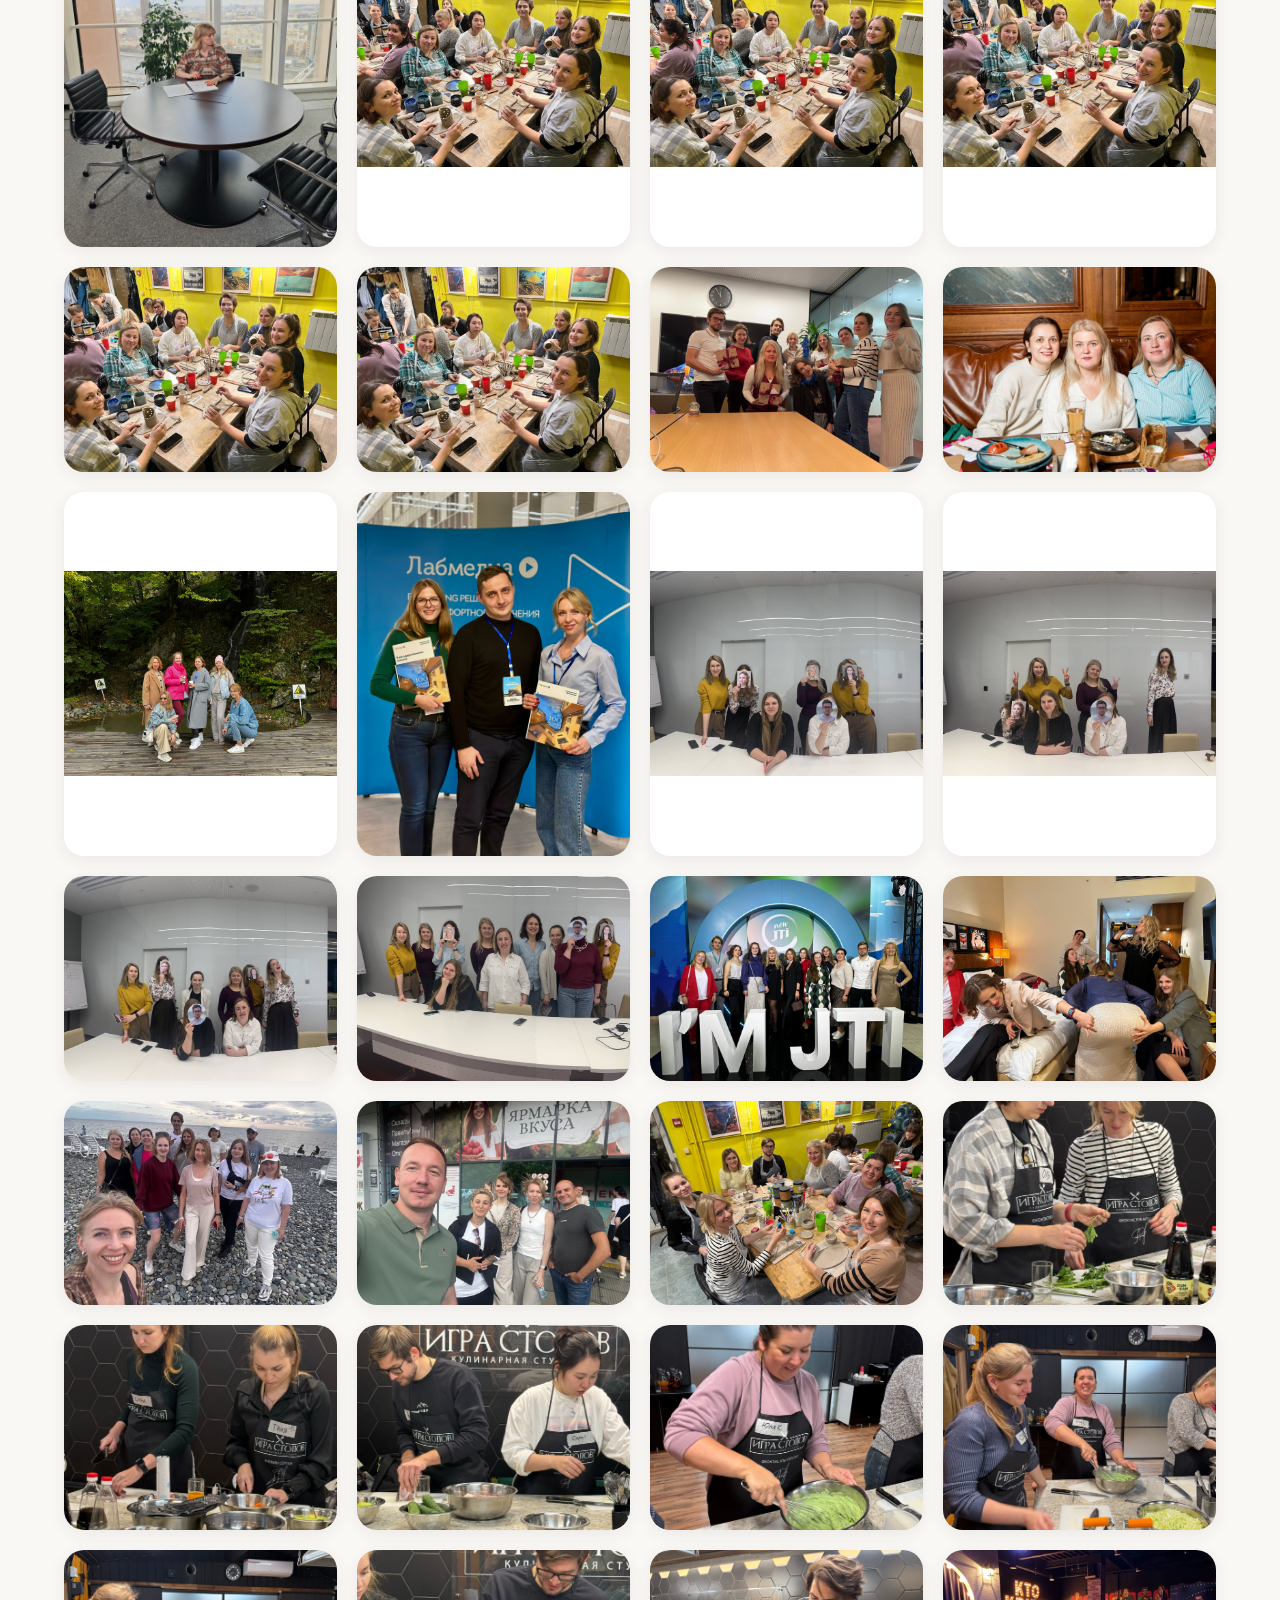
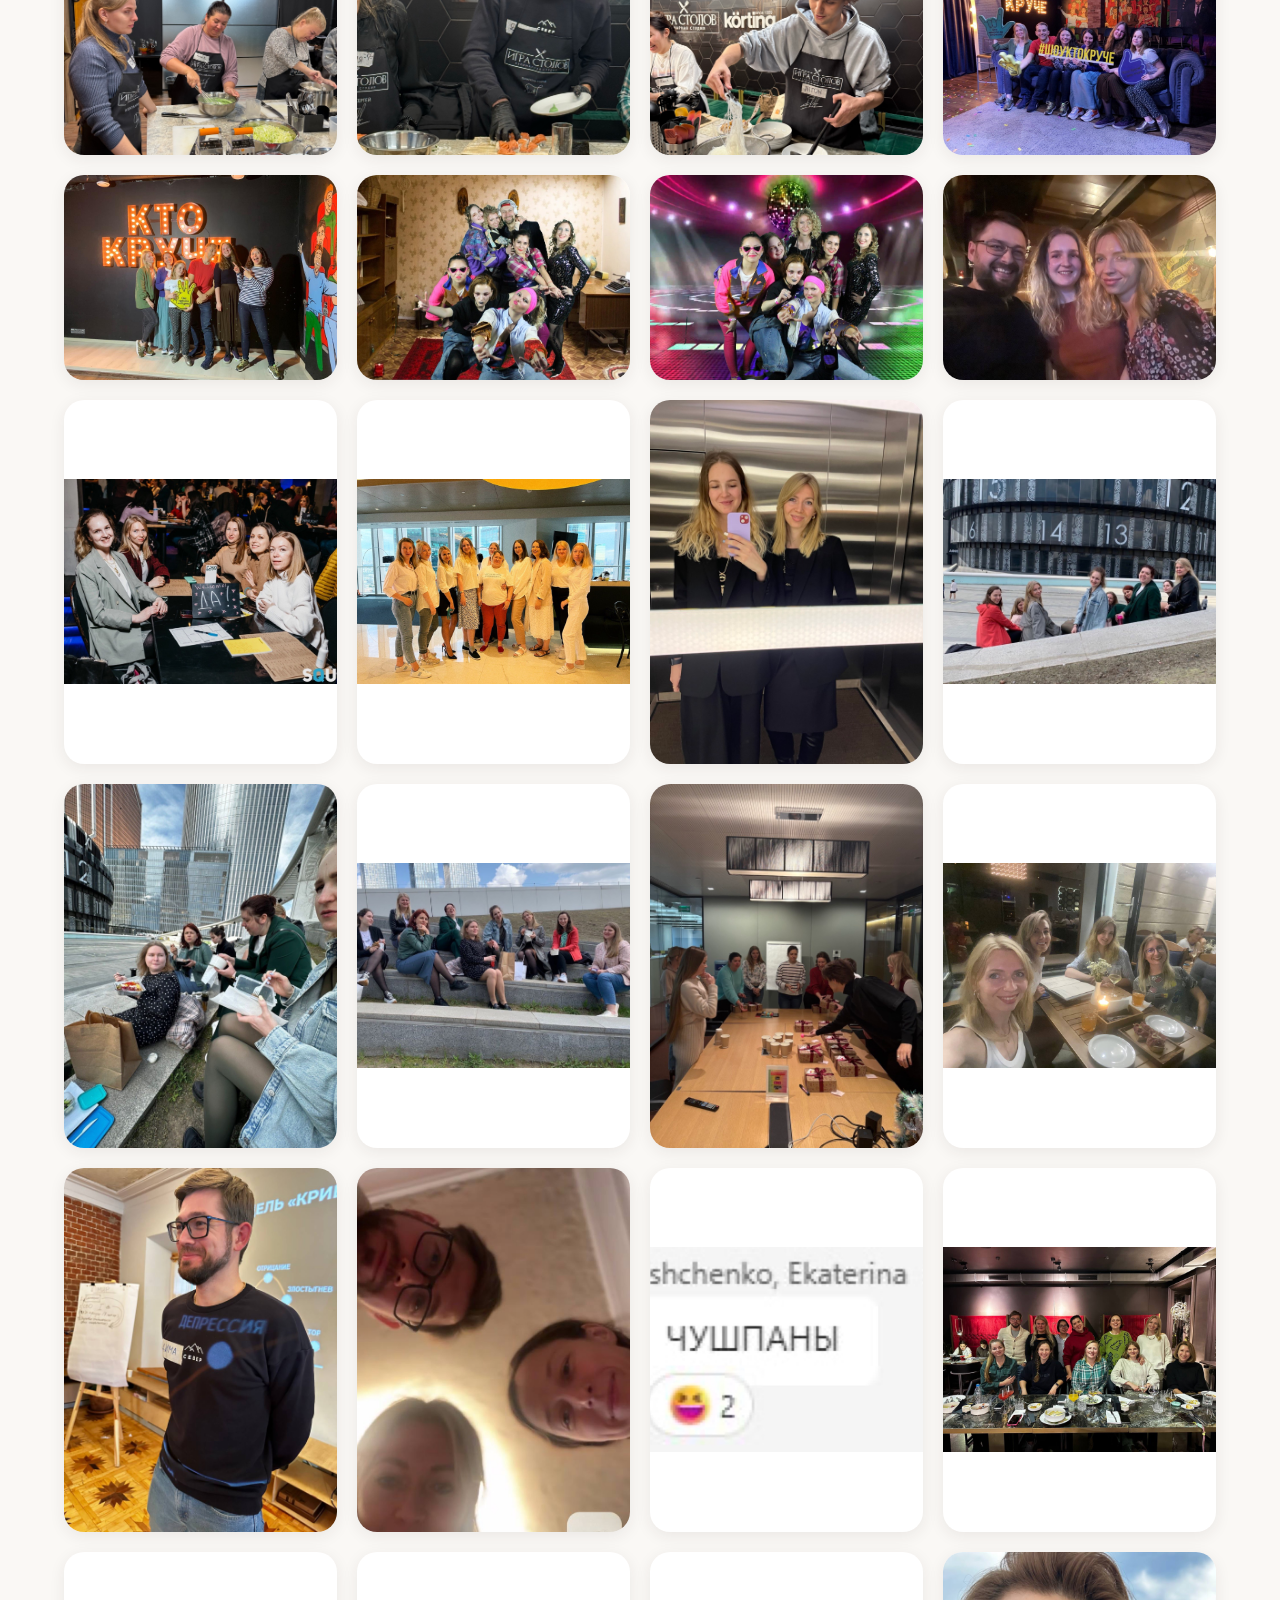
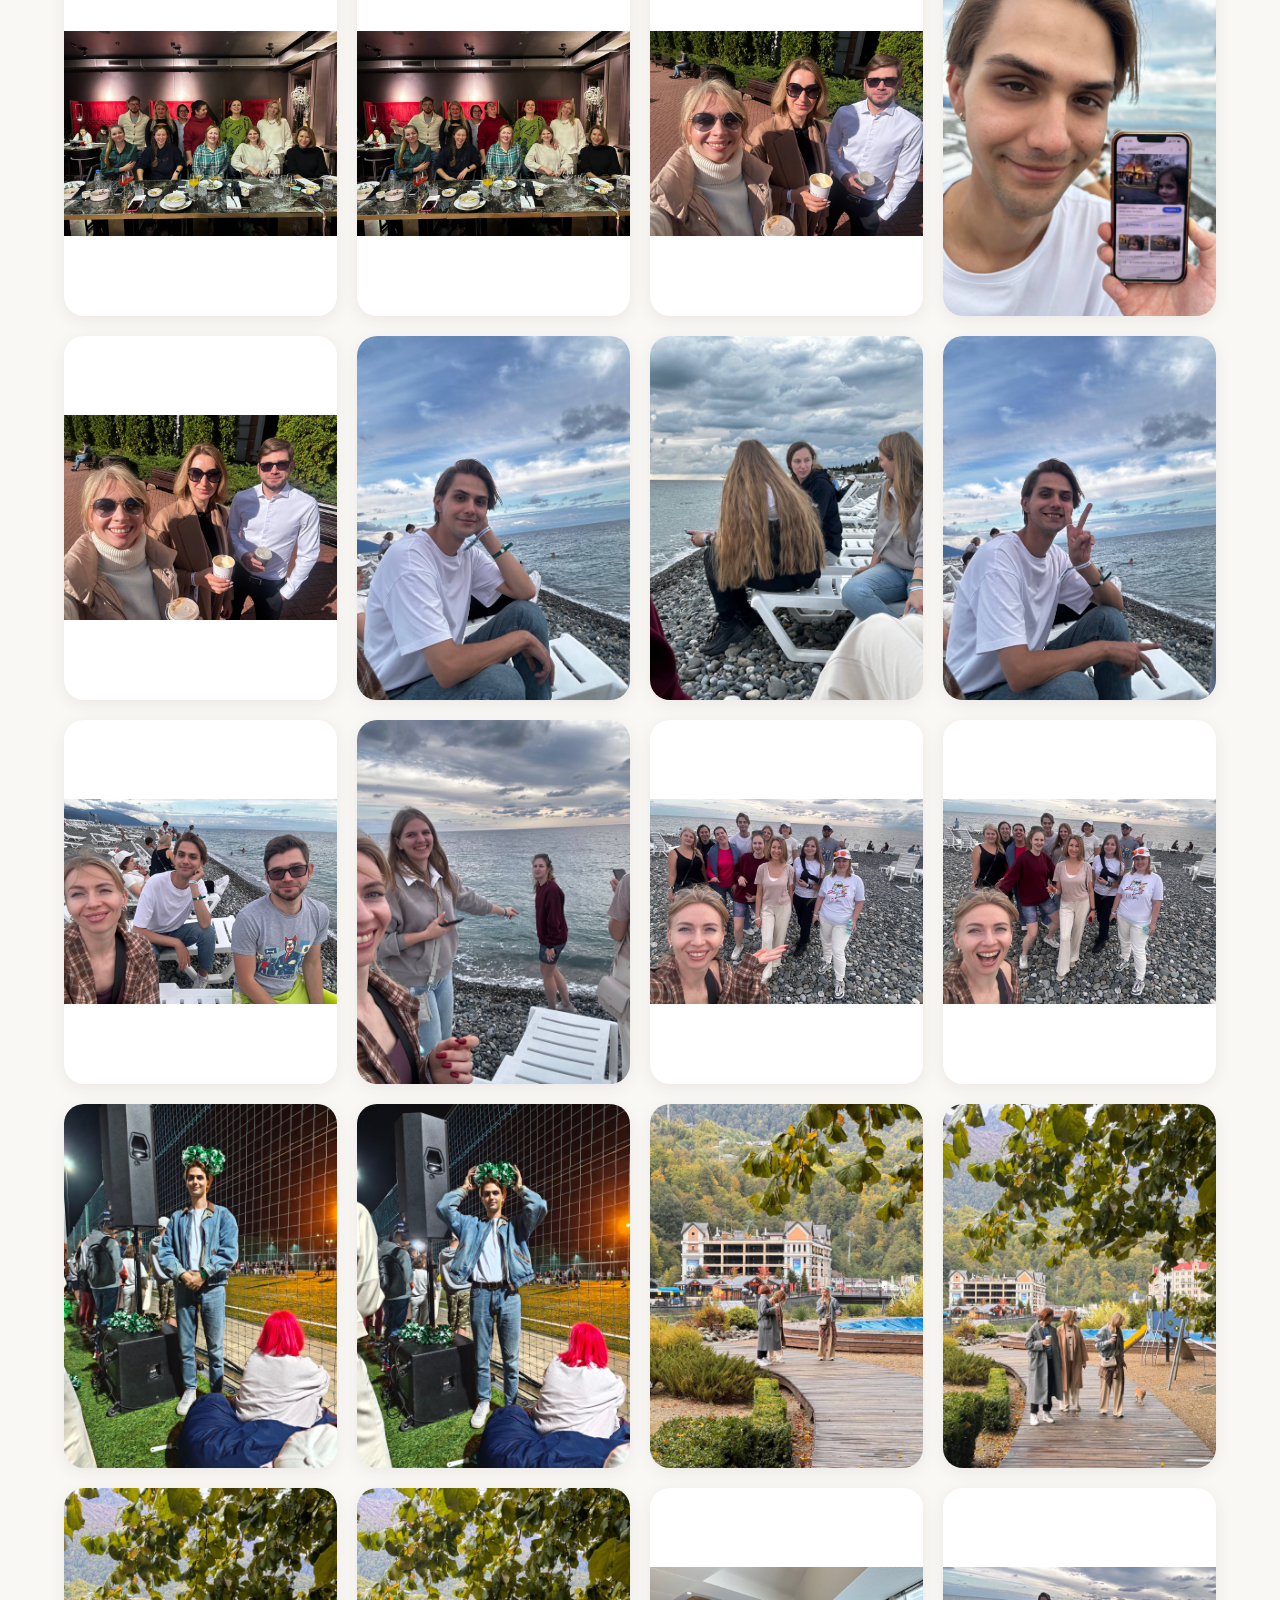
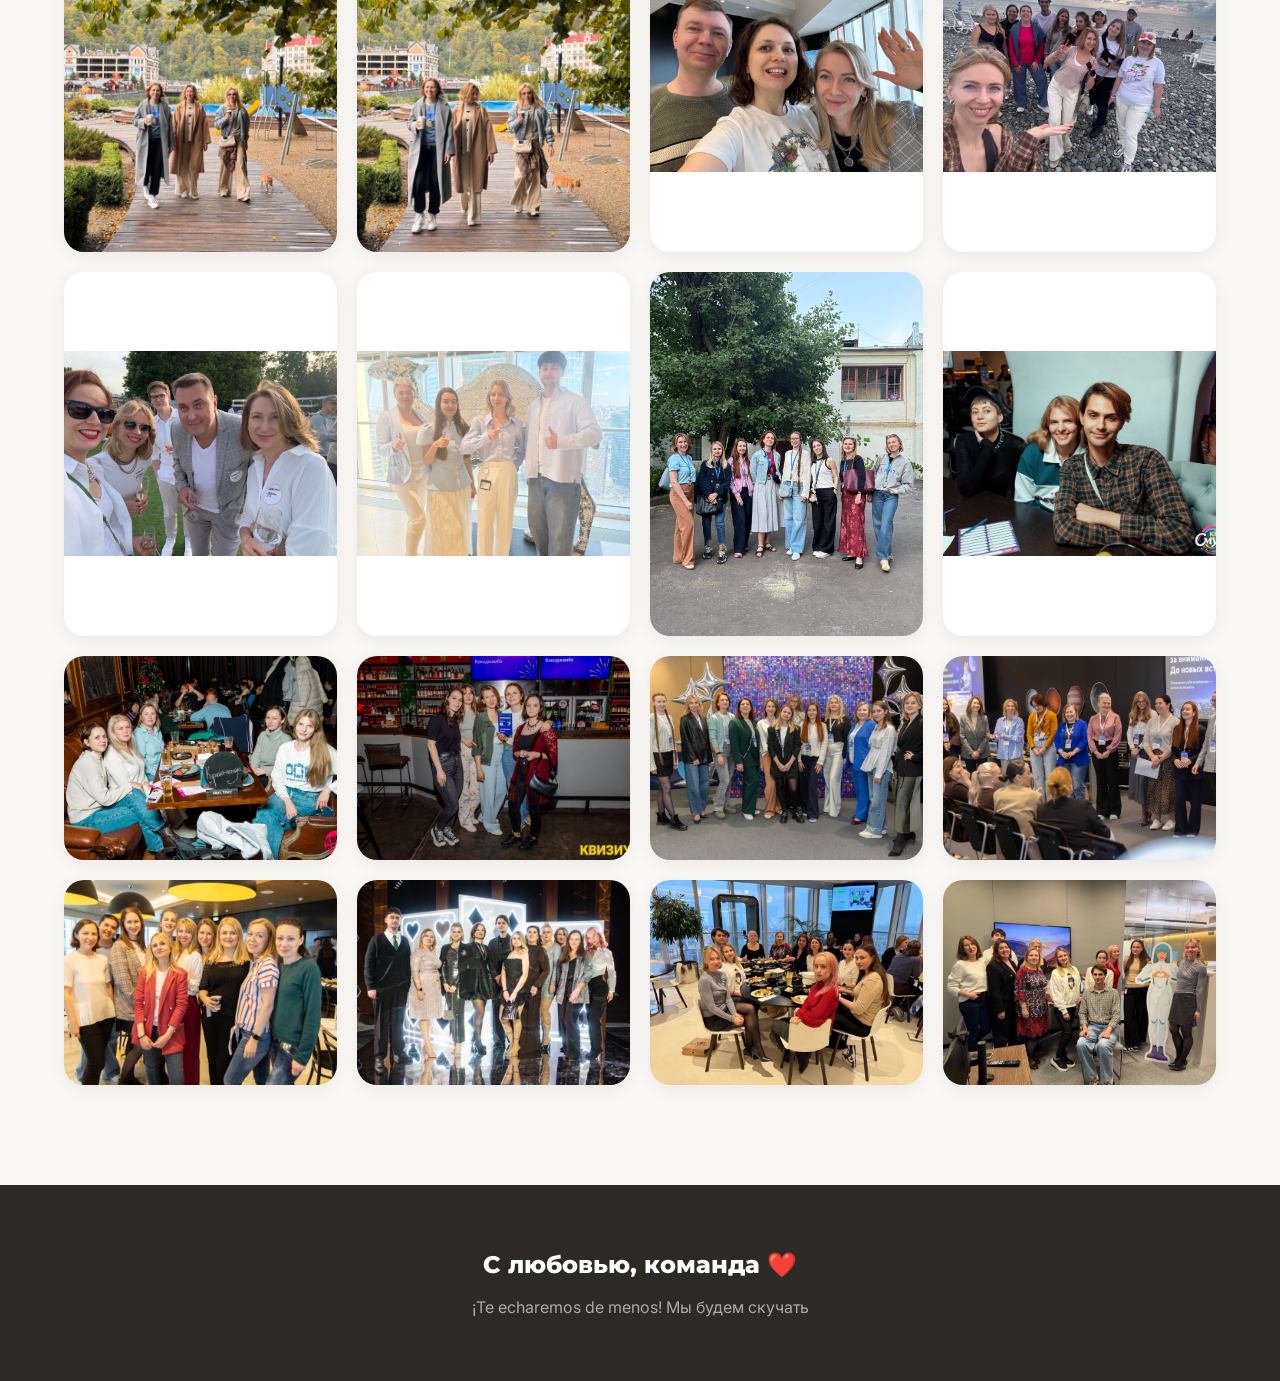
==== commit ac71a108: "Исправить кнопку на мобилке и добавить 4 фото в ленту" ====
--- a/team-feed.html
+++ b/team-feed.html
@@ -46,7 +46,7 @@
       <div class="feed-page__header">
         <h1 class="feed-page__title">Лента наших фото</h1>
         <p class="feed-page__desc">
-          84 общих момента команды — нажми на фото, чтобы открыть крупнее.
+          88 общих момента команды — нажми на фото, чтобы открыть крупнее.
         </p>
       </div>
 
--- a/style.css
+++ b/style.css
@@ -898,7 +898,200 @@
 .team-collage__actions {
   display: flex;
   justify-content: center;
+  width: 100%;
   margin-top: 24px;
+}
+
+.joy-slider {
+  display: flex;
+  width: 100%;
+  max-width: 520px;
+  text-decoration: none;
+  transition: transform 0.3s ease;
+}
+
+.joy-slider:hover {
+  transform: translateY(-3px);
+}
+
+.joy-slider__track {
+  position: relative;
+  display: block;
+  width: 100%;
+  height: 58px;
+  padding: 5px;
+  border-radius: 50px;
+  background: linear-gradient(135deg, var(--color-terracotta-light) 0%, #f5e0d4 50%, var(--color-terracotta-light) 100%);
+  background-size: 200% 100%;
+  border: 2px solid rgba(196, 112, 75, 0.25);
+  box-shadow: 0 4px 20px rgba(196, 112, 75, 0.2), inset 0 1px 0 rgba(255, 255, 255, 0.6);
+  overflow: hidden;
+  animation: joyTrackGlow 3s ease-in-out infinite;
+}
+
+.joy-slider__label {
+  position: absolute;
+  inset: 0;
+  display: flex;
+  align-items: center;
+  justify-content: center;
+  padding: 0 58px;
+  font-family: var(--font-heading);
+  font-size: clamp(0.85rem, 2.8vw, 0.95rem);
+  font-weight: 700;
+  color: var(--color-terracotta-dark);
+  letter-spacing: 0.01em;
+  line-height: 1.2;
+  text-align: center;
+  z-index: 1;
+  pointer-events: none;
+  white-space: nowrap;
+}
+
+.joy-slider__thumb {
+  position: absolute;
+  top: 5px;
+  left: 5px;
+  width: 48px;
+  height: 48px;
+  border-radius: 50%;
+  background: linear-gradient(145deg, #ffffff 0%, #f8f0eb 100%);
+  box-shadow: 0 3px 14px rgba(196, 112, 75, 0.35), 0 1px 3px rgba(45, 42, 38, 0.12);
+  display: flex;
+  align-items: center;
+  justify-content: center;
+  z-index: 2;
+  animation: joySliderMove 2.8s cubic-bezier(0.45, 0.05, 0.55, 0.95) infinite alternate;
+}
+
+.joy-slider__thumb-icon {
+  font-size: 1.2rem;
+  font-weight: 800;
+  color: var(--color-terracotta);
+  line-height: 1;
+  transition: transform 0.3s ease;
+}
+
+.joy-slider:hover .joy-slider__thumb-icon {
+  transform: translateX(2px);
+}
+
+.joy-slider__shine {
+  position: absolute;
+  top: 0;
+  left: -60%;
+  width: 40%;
+  height: 100%;
+  background: linear-gradient(90deg, transparent, rgba(255, 255, 255, 0.55), transparent);
+  z-index: 3;
+  pointer-events: none;
+  animation: joySliderShine 2.8s ease-in-out infinite;
+}
+
+@keyframes joySliderMove {
+  0% {
+    left: 5px;
+    transform: scale(1);
+  }
+  100% {
+    left: calc(100% - 53px);
+    transform: scale(1.04);
+  }
+}
+
+@keyframes joySliderShine {
+  0%, 100% {
+    left: -60%;
+    opacity: 0;
+  }
+  40%, 60% {
+    opacity: 1;
+  }
+  100% {
+    left: 120%;
+  }
+}
+
+@keyframes joyTrackGlow {
+  0%, 100% {
+    background-position: 0% 50%;
+  }
+  50% {
+    background-position: 100% 50%;
+  }
+}
+
+@media (max-width: 768px) {
+  .joy-slider {
+    max-width: none;
+  }
+
+  .joy-slider__track {
+    height: 62px;
+  }
+
+  .joy-slider__thumb {
+    width: 42px;
+    height: 42px;
+    top: 50%;
+    transform: translateY(-50%);
+  }
+
+  .joy-slider__label {
+    padding: 0 50px;
+    font-size: clamp(0.78rem, 3.6vw, 0.92rem);
+  }
+
+  @keyframes joySliderMove {
+    0% {
+      left: 5px;
+      transform: translateY(-50%) scale(1);
+    }
+    100% {
+      left: calc(100% - 47px);
+      transform: translateY(-50%) scale(1.04);
+    }
+  }
+}
+
+@media (max-width: 380px) {
+  .joy-slider__track {
+    height: 68px;
+  }
+
+  .joy-slider__label {
+    white-space: normal;
+    padding: 0 46px;
+    font-size: 0.76rem;
+  }
+
+  .joy-slider__thumb {
+    width: 38px;
+    height: 38px;
+  }
+
+  @keyframes joySliderMove {
+    0% {
+      left: 5px;
+      transform: translateY(-50%) scale(1);
+    }
+    100% {
+      left: calc(100% - 43px);
+      transform: translateY(-50%) scale(1.04);
+    }
+  }
+}
+
+@media (prefers-reduced-motion: reduce) {
+  .joy-slider__thumb,
+  .joy-slider__shine,
+  .joy-slider__track {
+    animation: none;
+  }
+
+  .joy-slider__thumb {
+    left: calc(100% - 53px);
+  }
 }
 
 /* ========================================
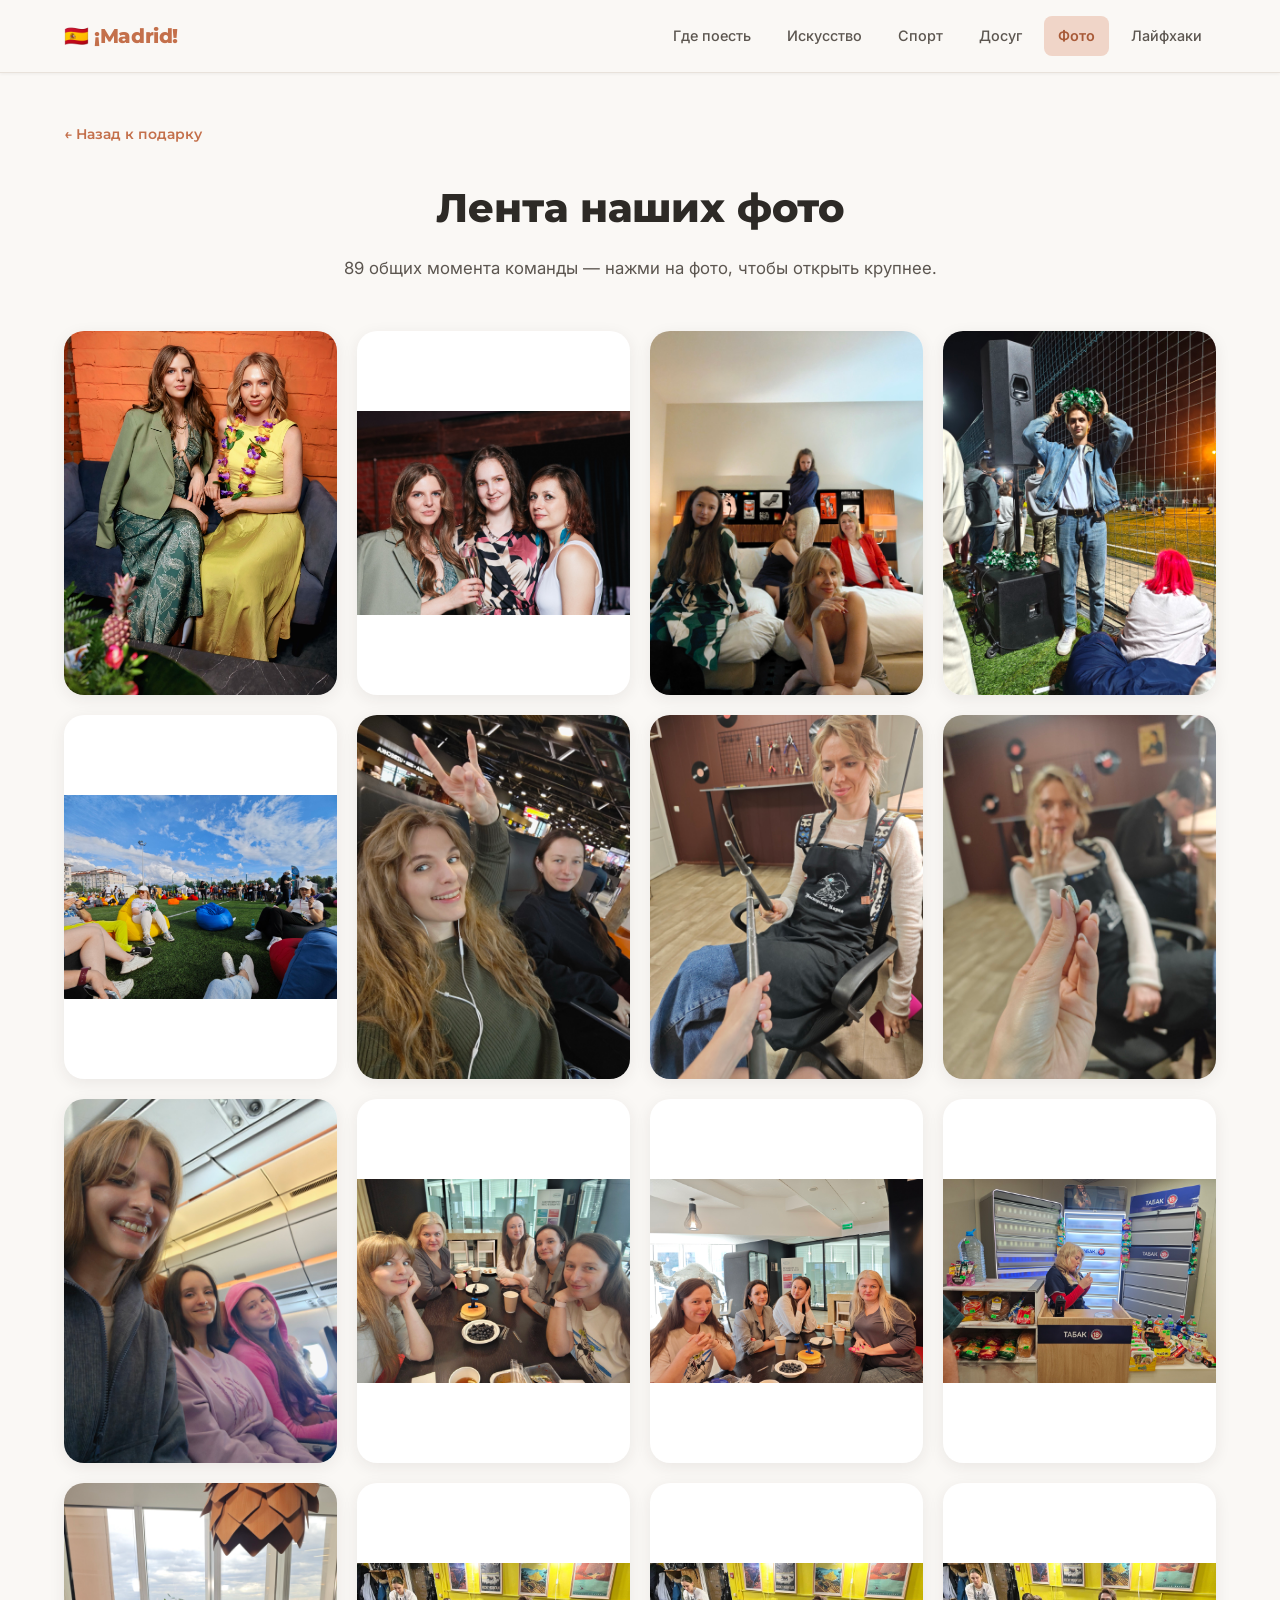
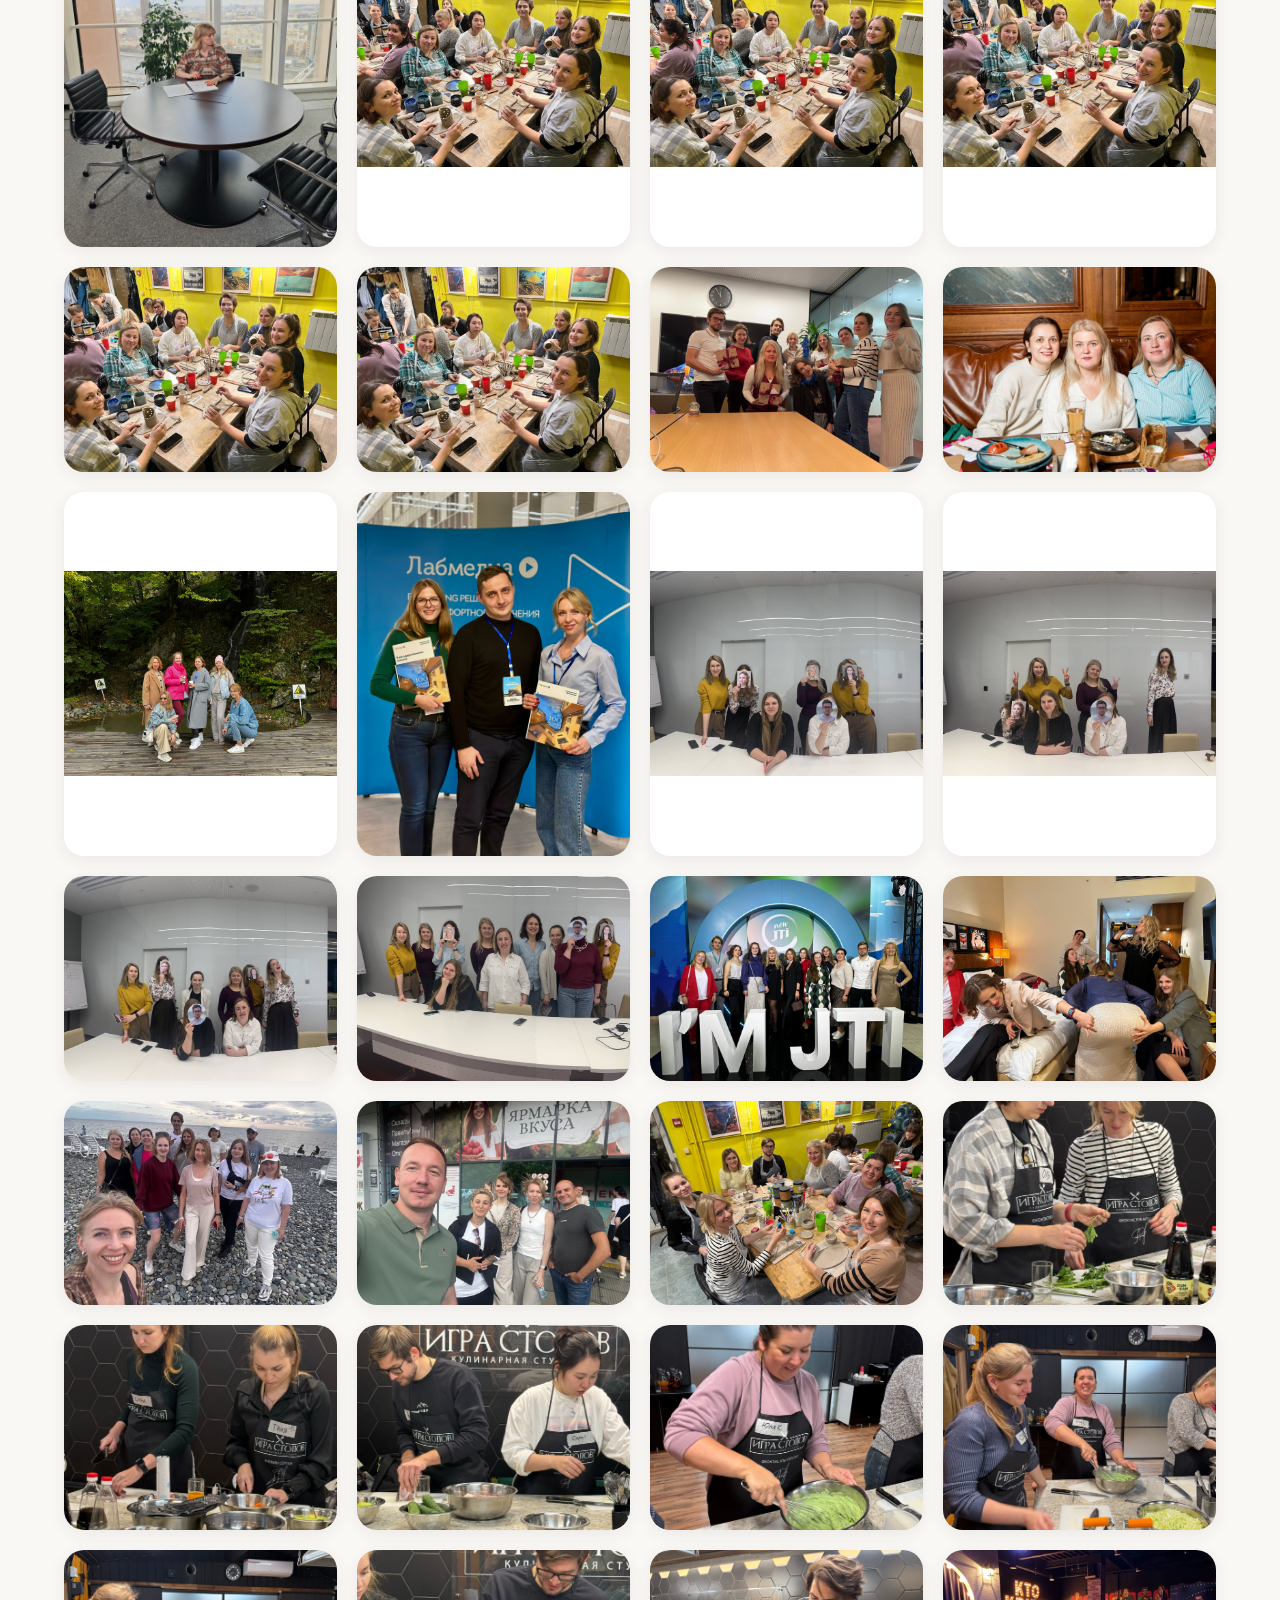
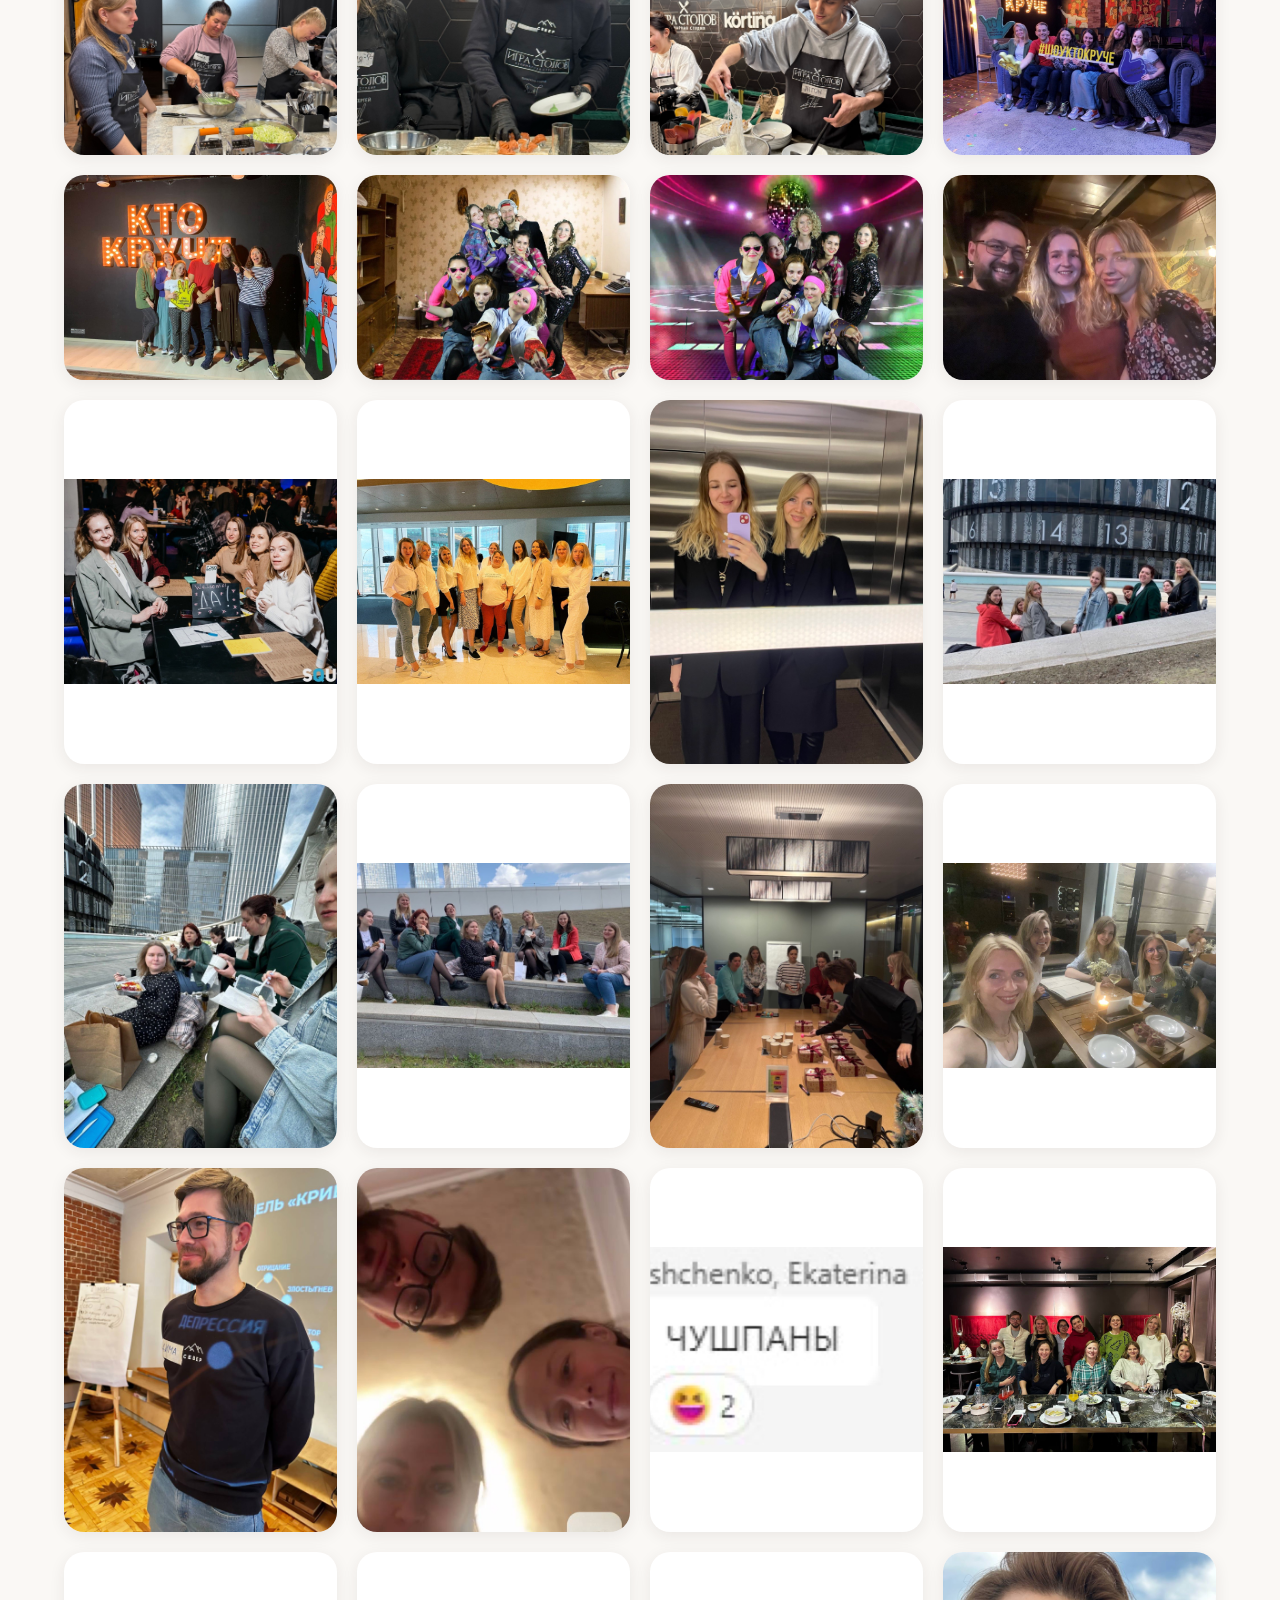
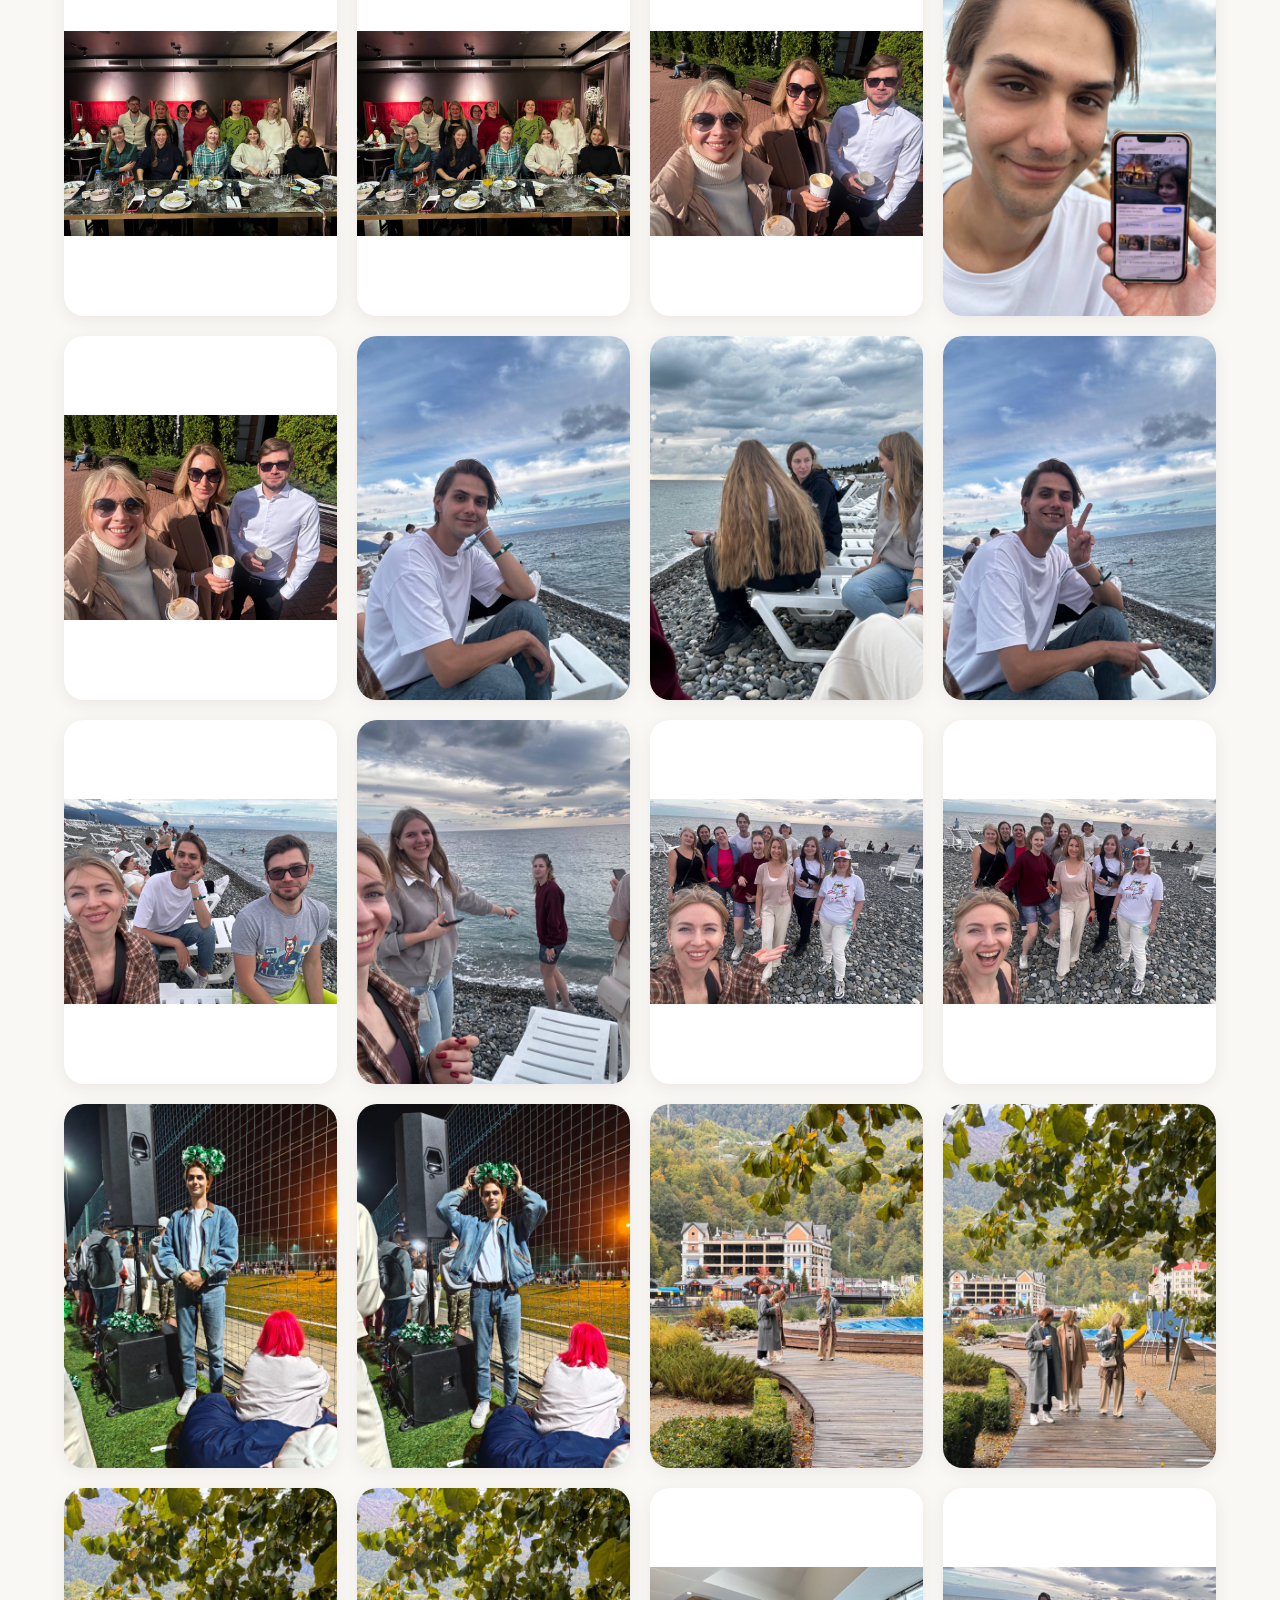
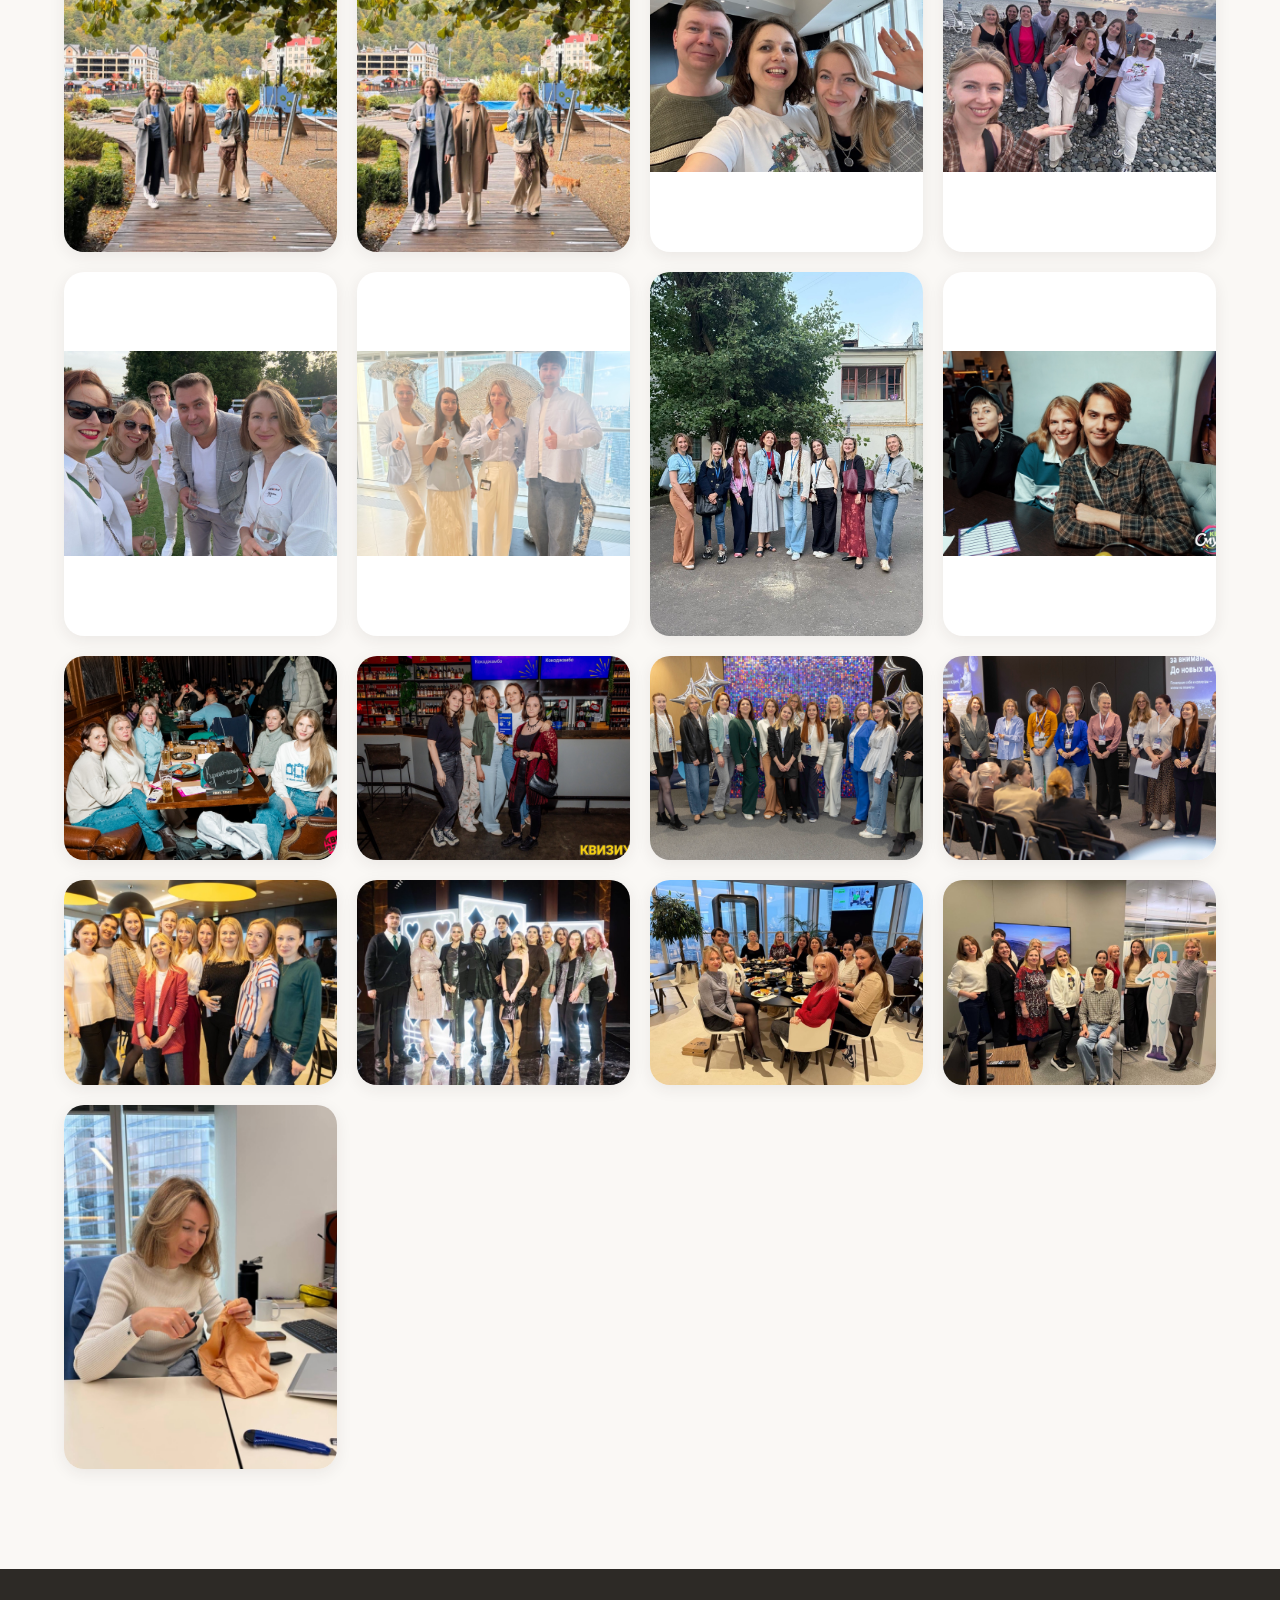
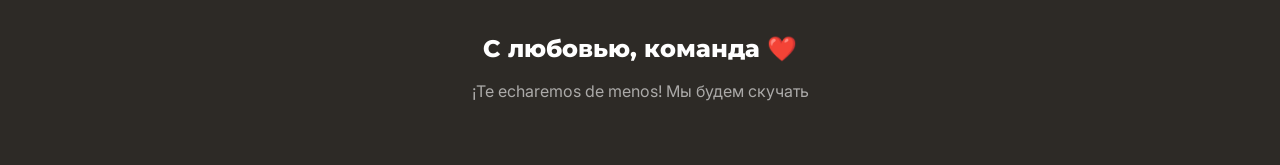
==== commit f86776a4: "Добавить фото в ленту общих моментов" ====
--- a/team-feed.html
+++ b/team-feed.html
@@ -46,7 +46,7 @@
       <div class="feed-page__header">
         <h1 class="feed-page__title">Лента наших фото</h1>
         <p class="feed-page__desc">
-          88 общих момента команды — нажми на фото, чтобы открыть крупнее.
+          89 общих момента команды — нажми на фото, чтобы открыть крупнее.
         </p>
       </div>
 
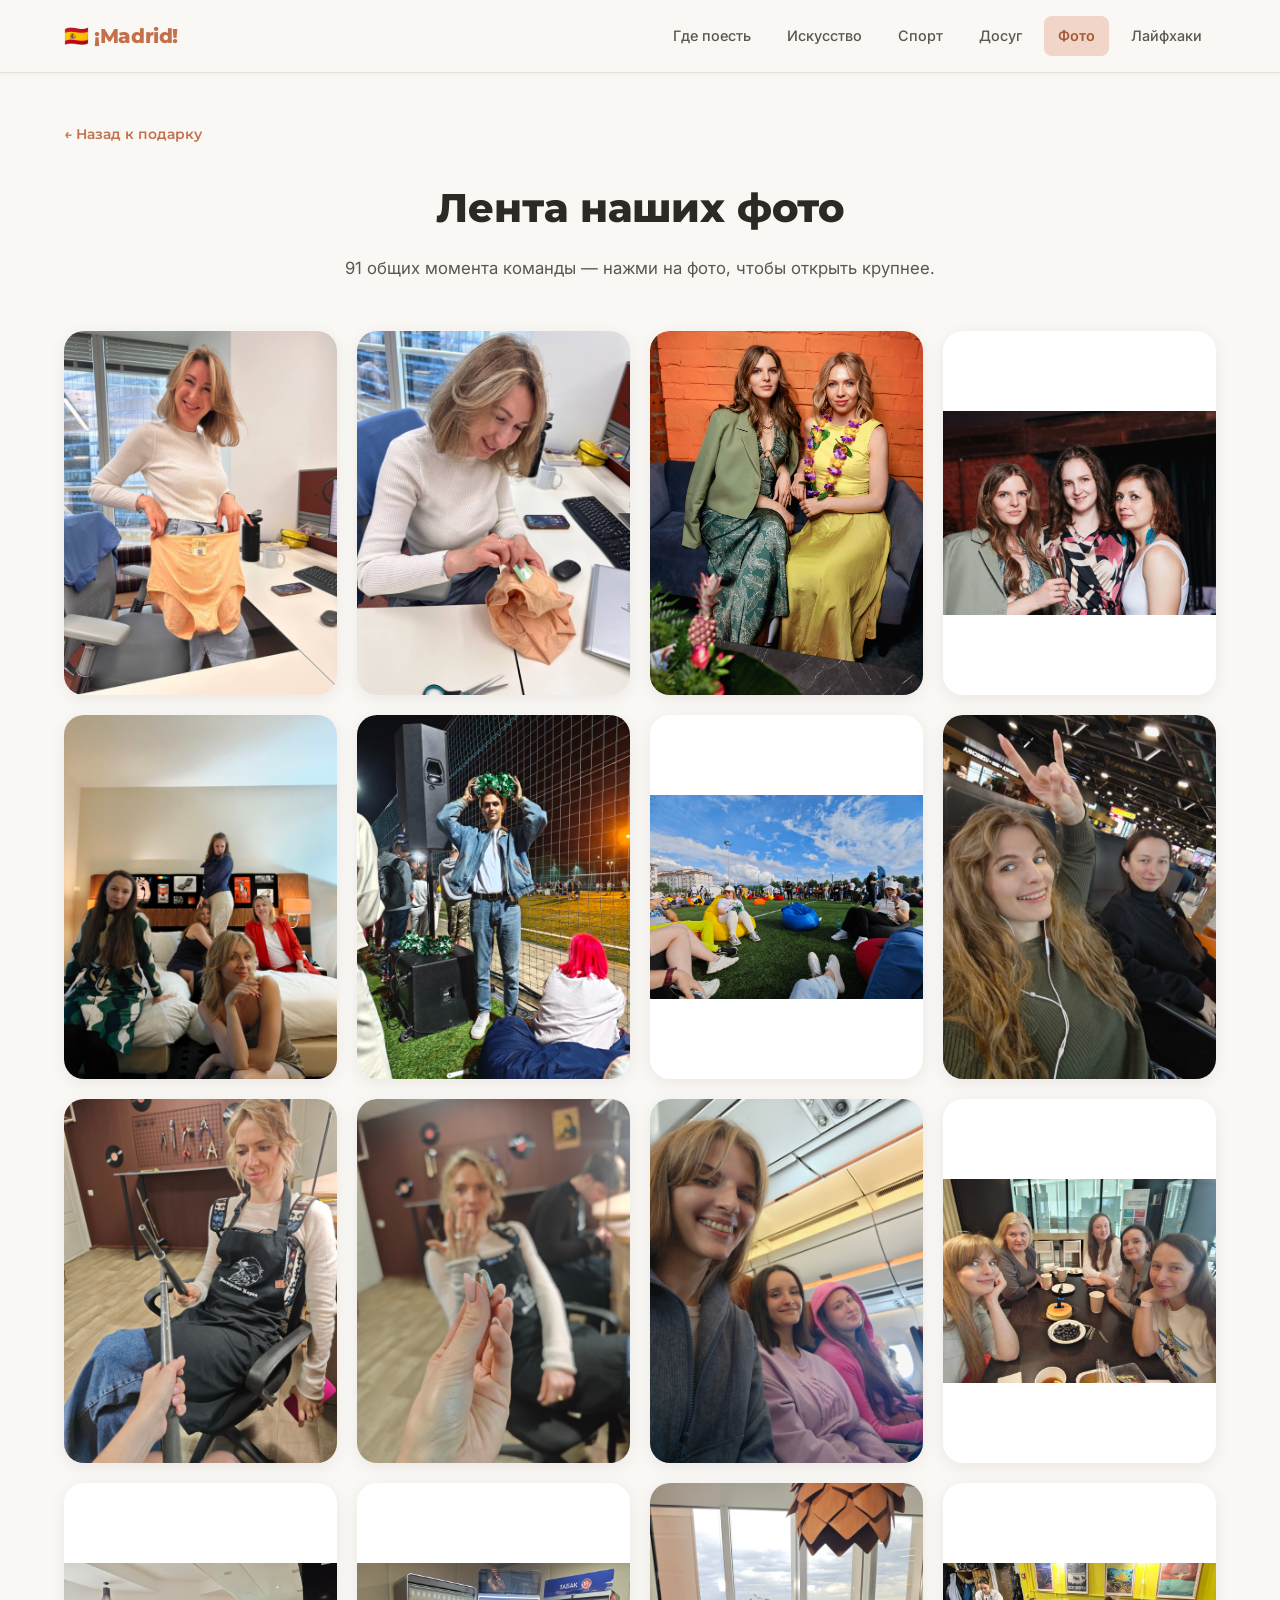
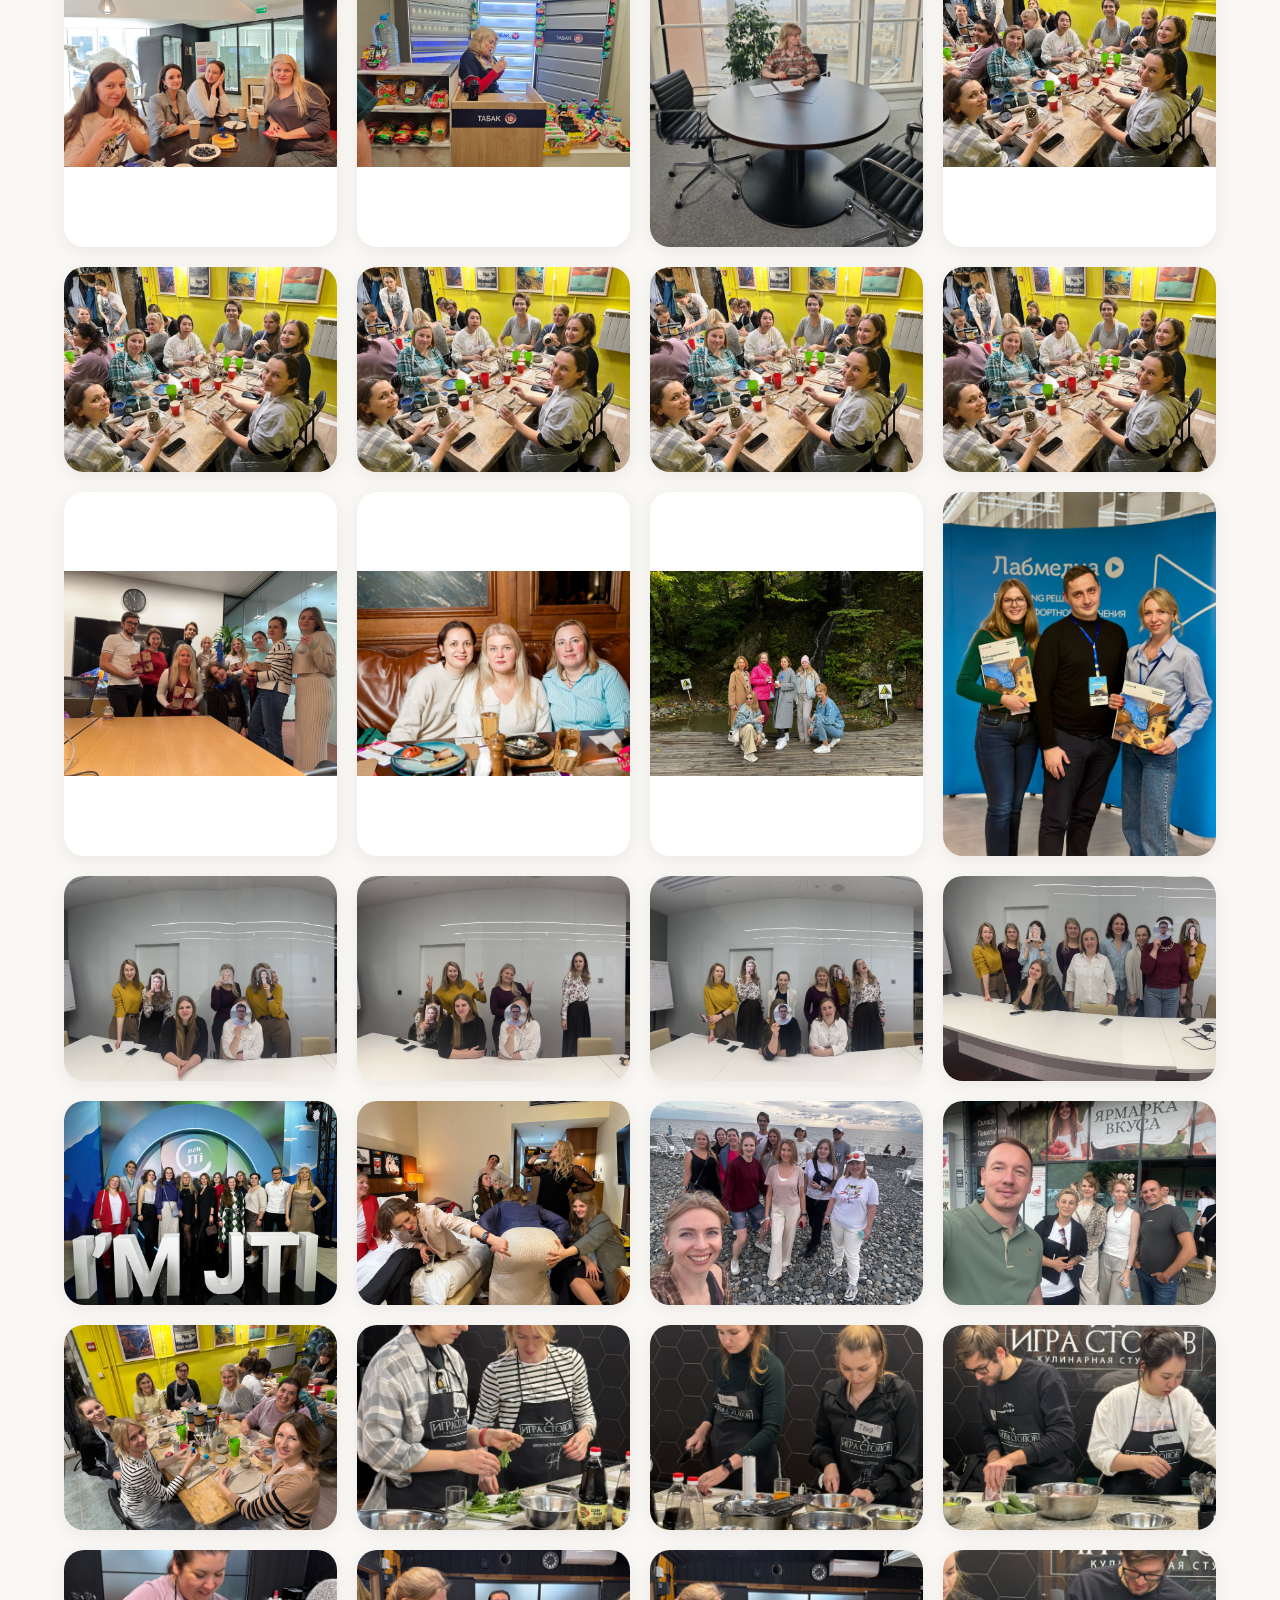
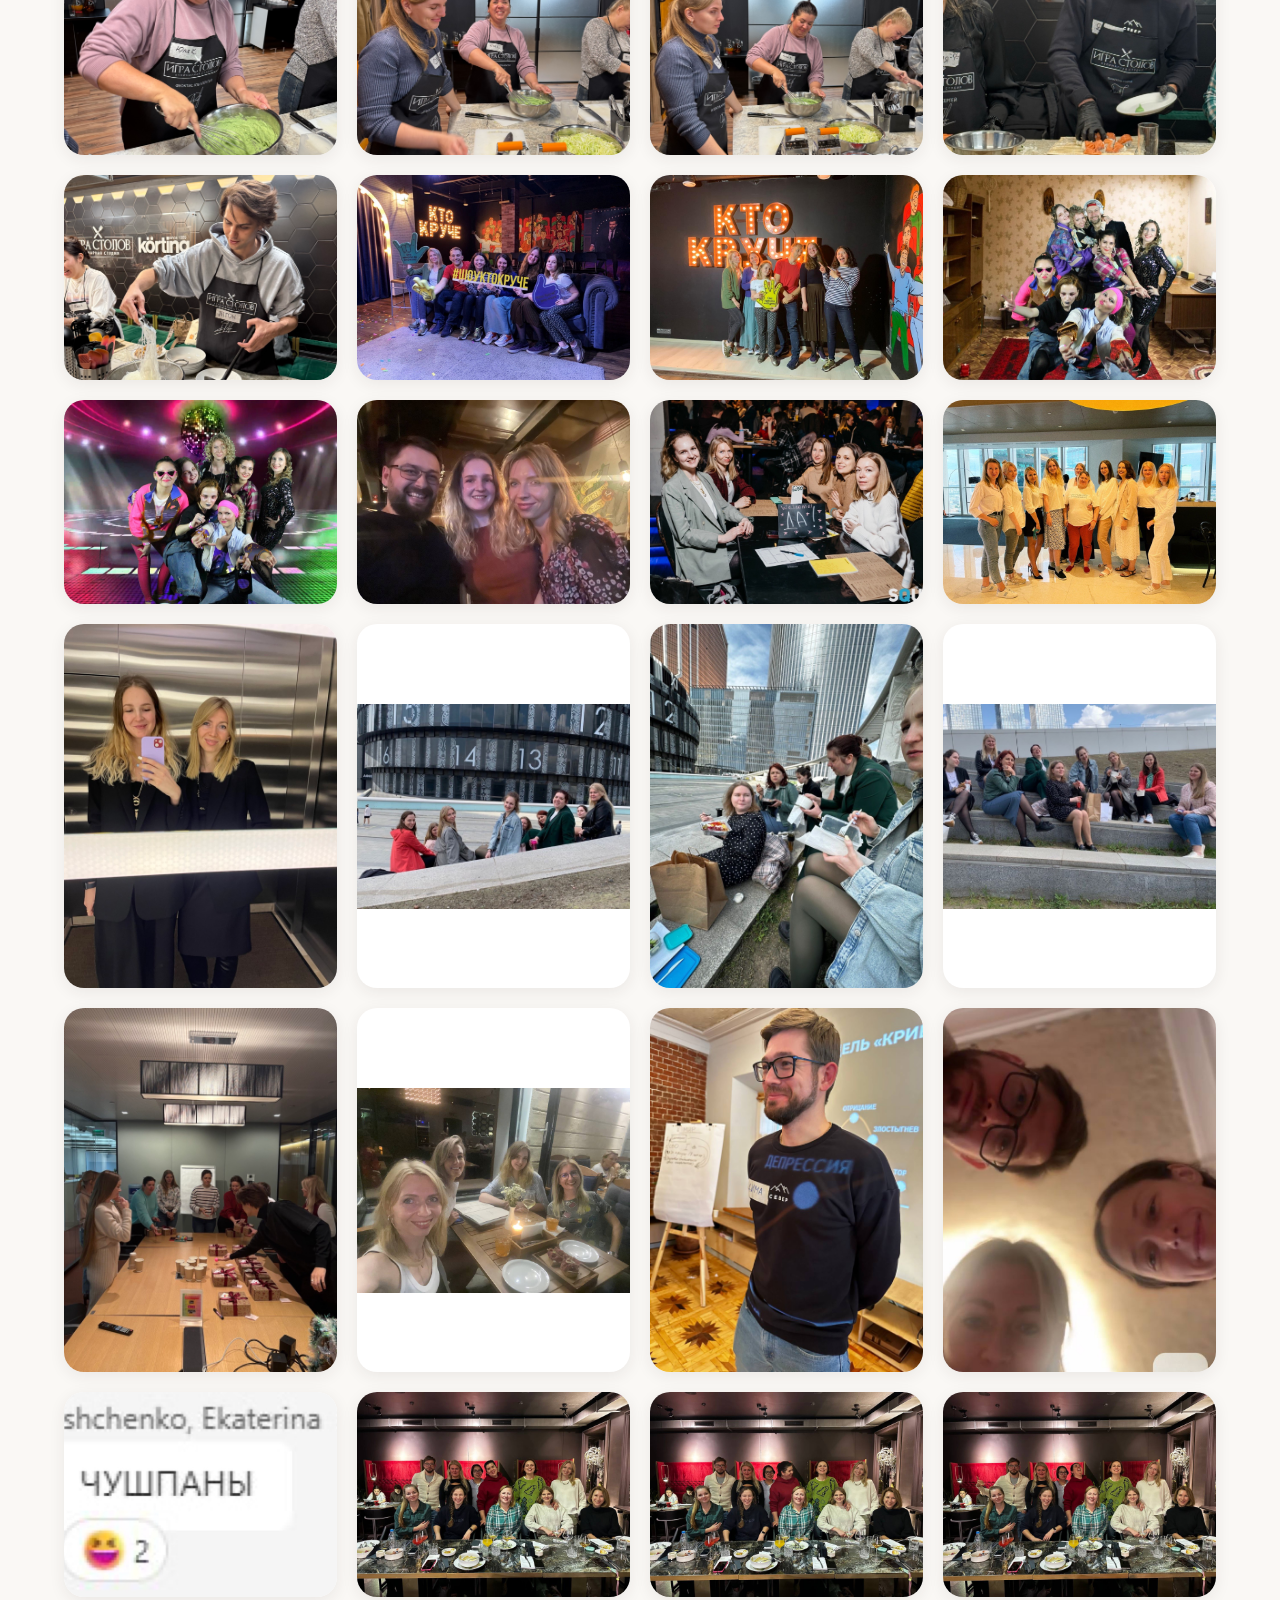
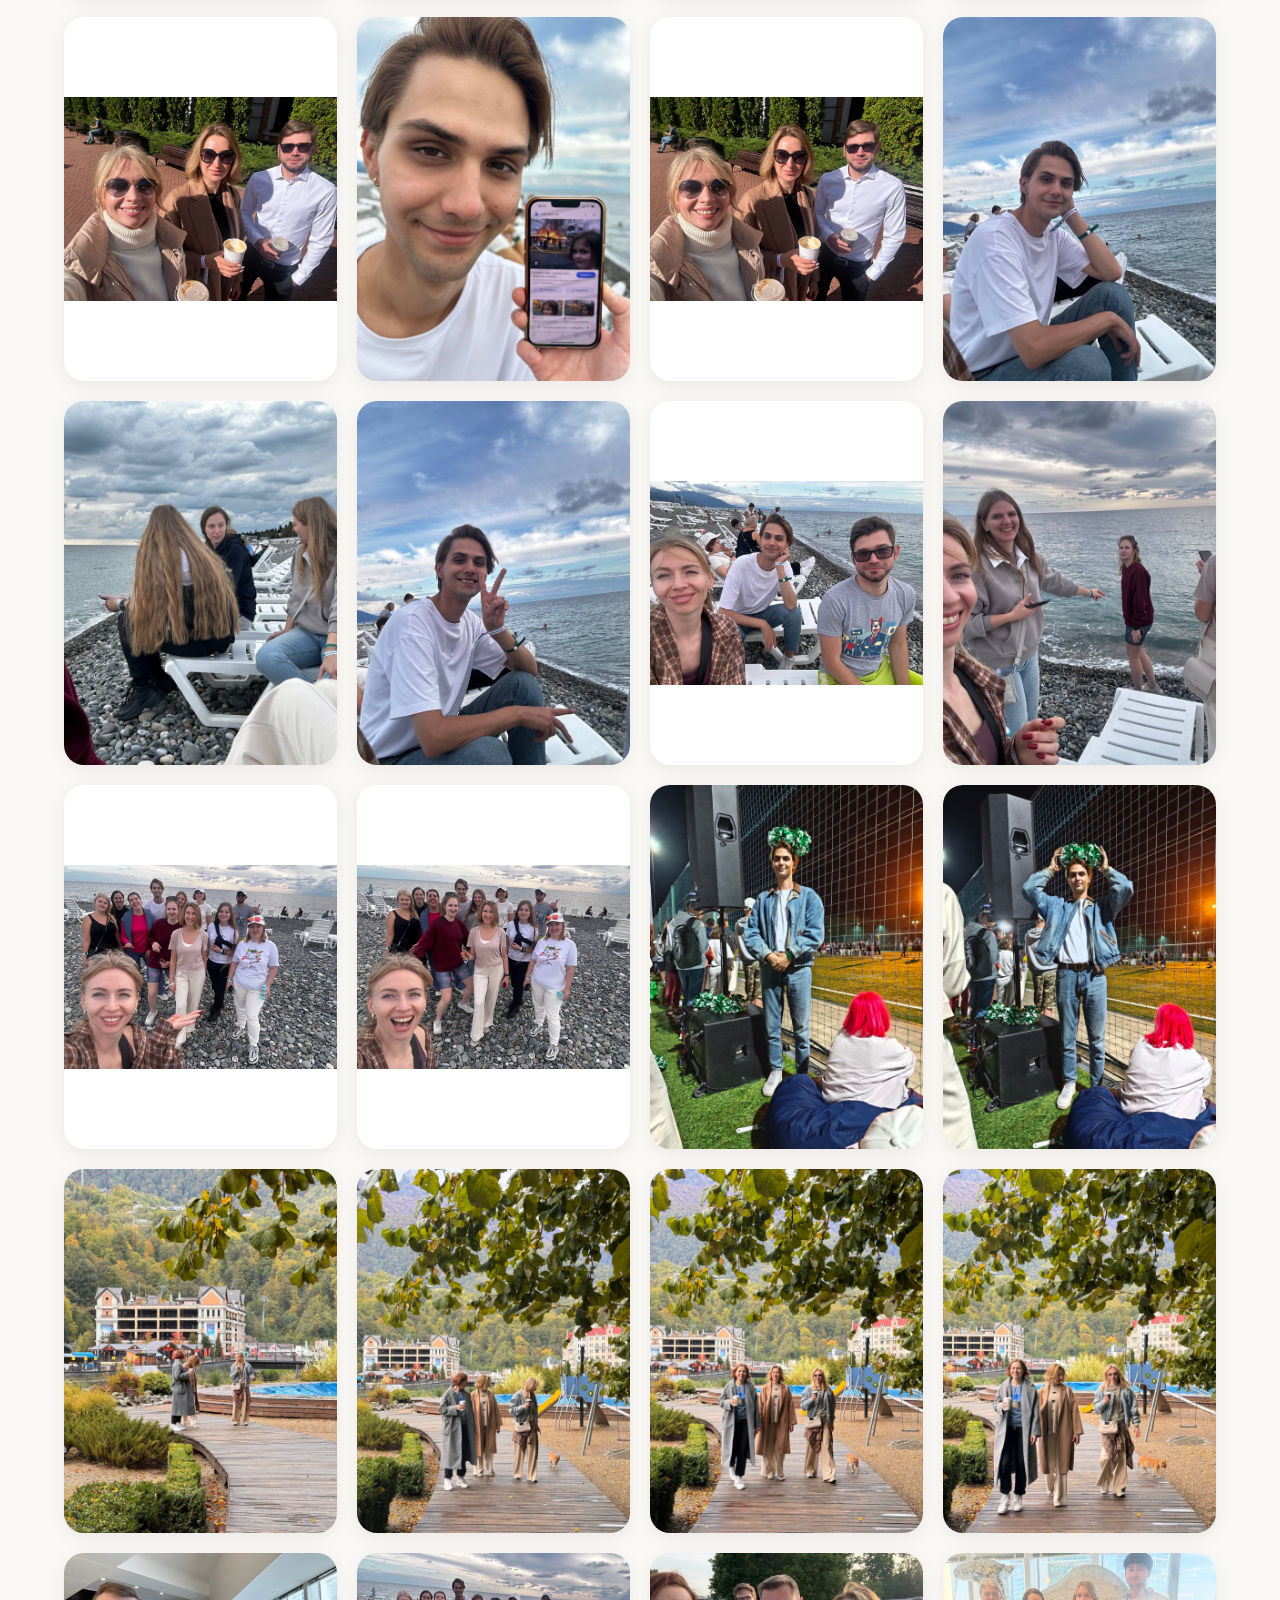
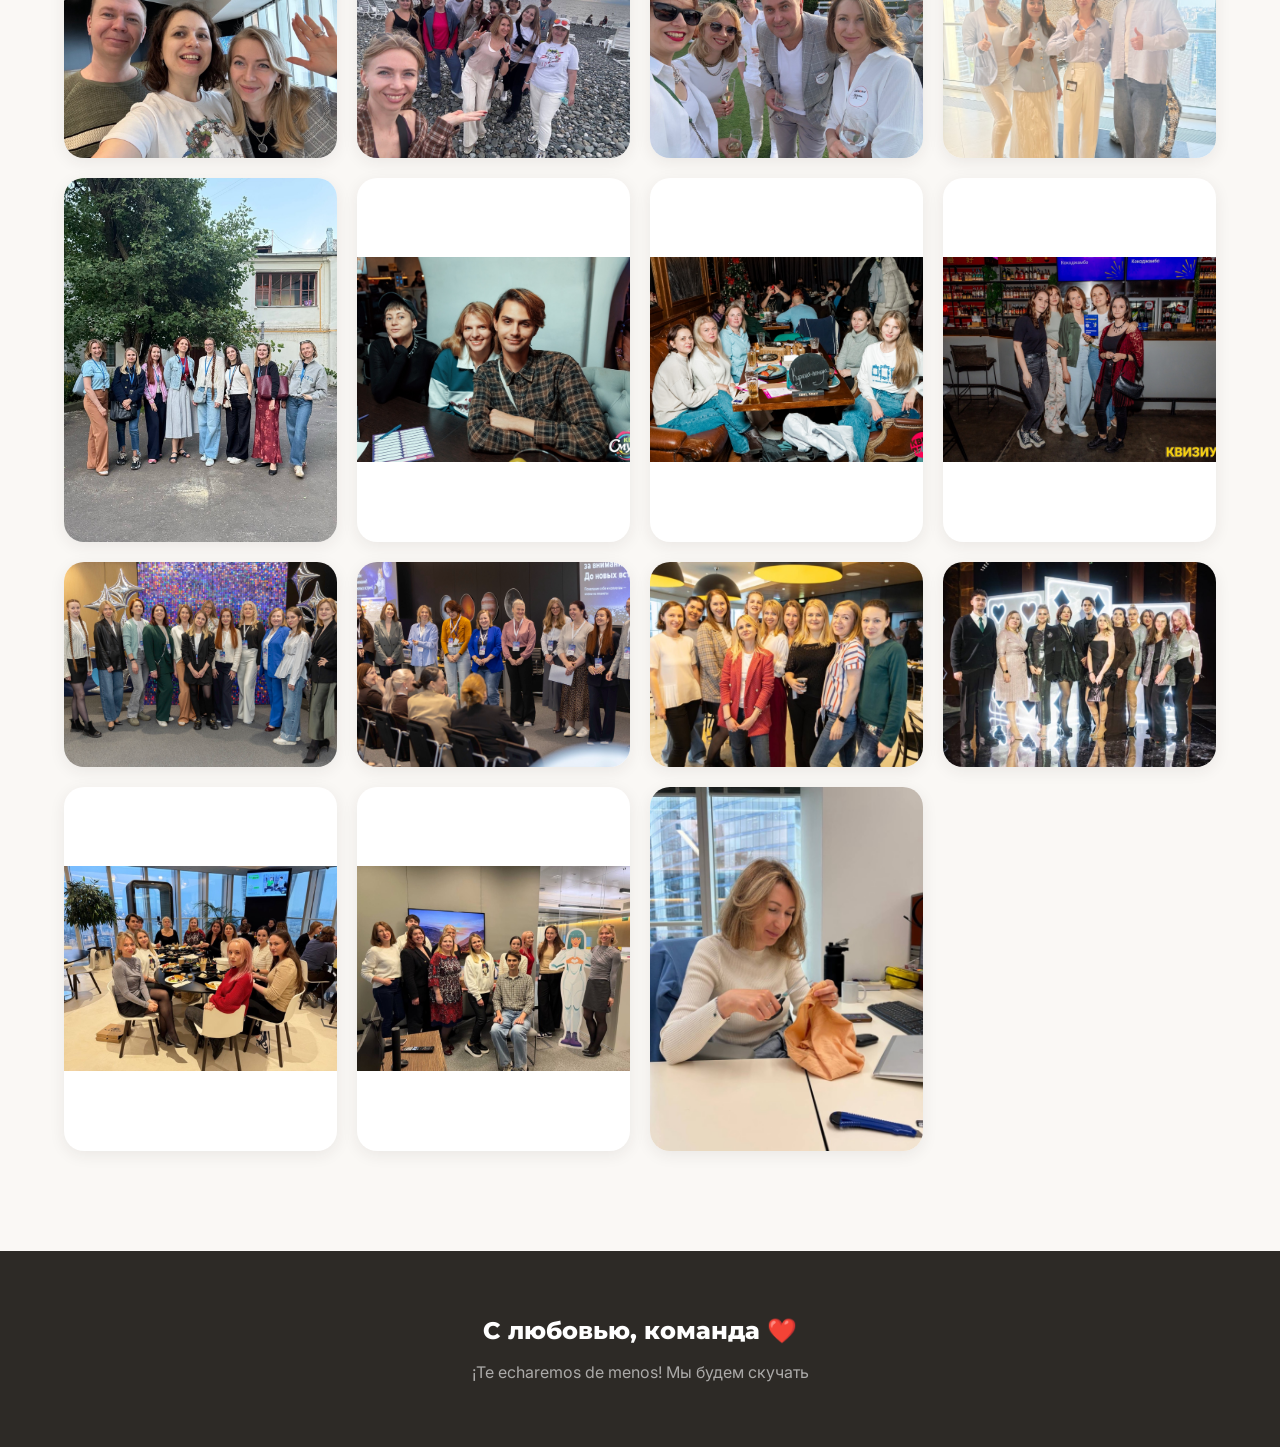
==== commit b8a10942: "Добавить 2 фото в начало ленты" ====
--- a/team-feed.html
+++ b/team-feed.html
@@ -46,7 +46,7 @@
       <div class="feed-page__header">
         <h1 class="feed-page__title">Лента наших фото</h1>
         <p class="feed-page__desc">
-          89 общих момента команды — нажми на фото, чтобы открыть крупнее.
+          91 общих момента команды — нажми на фото, чтобы открыть крупнее.
         </p>
       </div>
 
